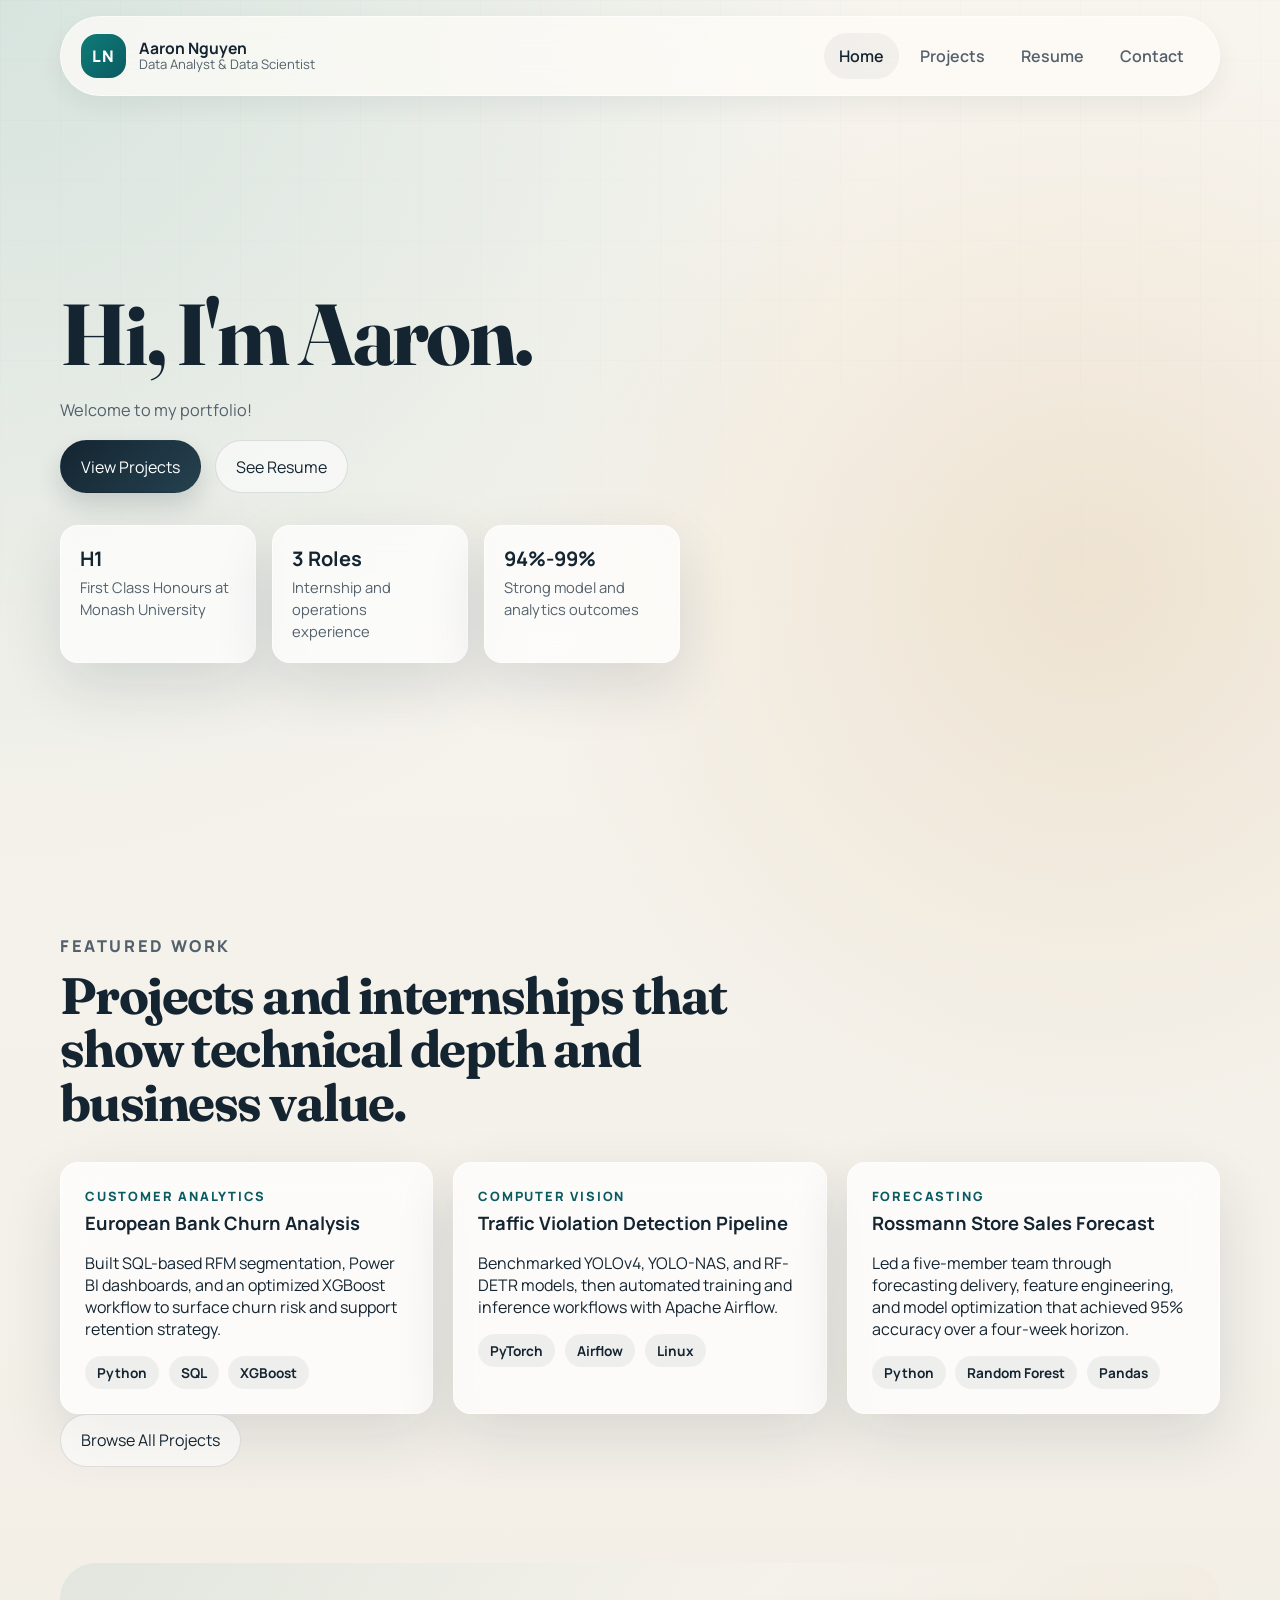
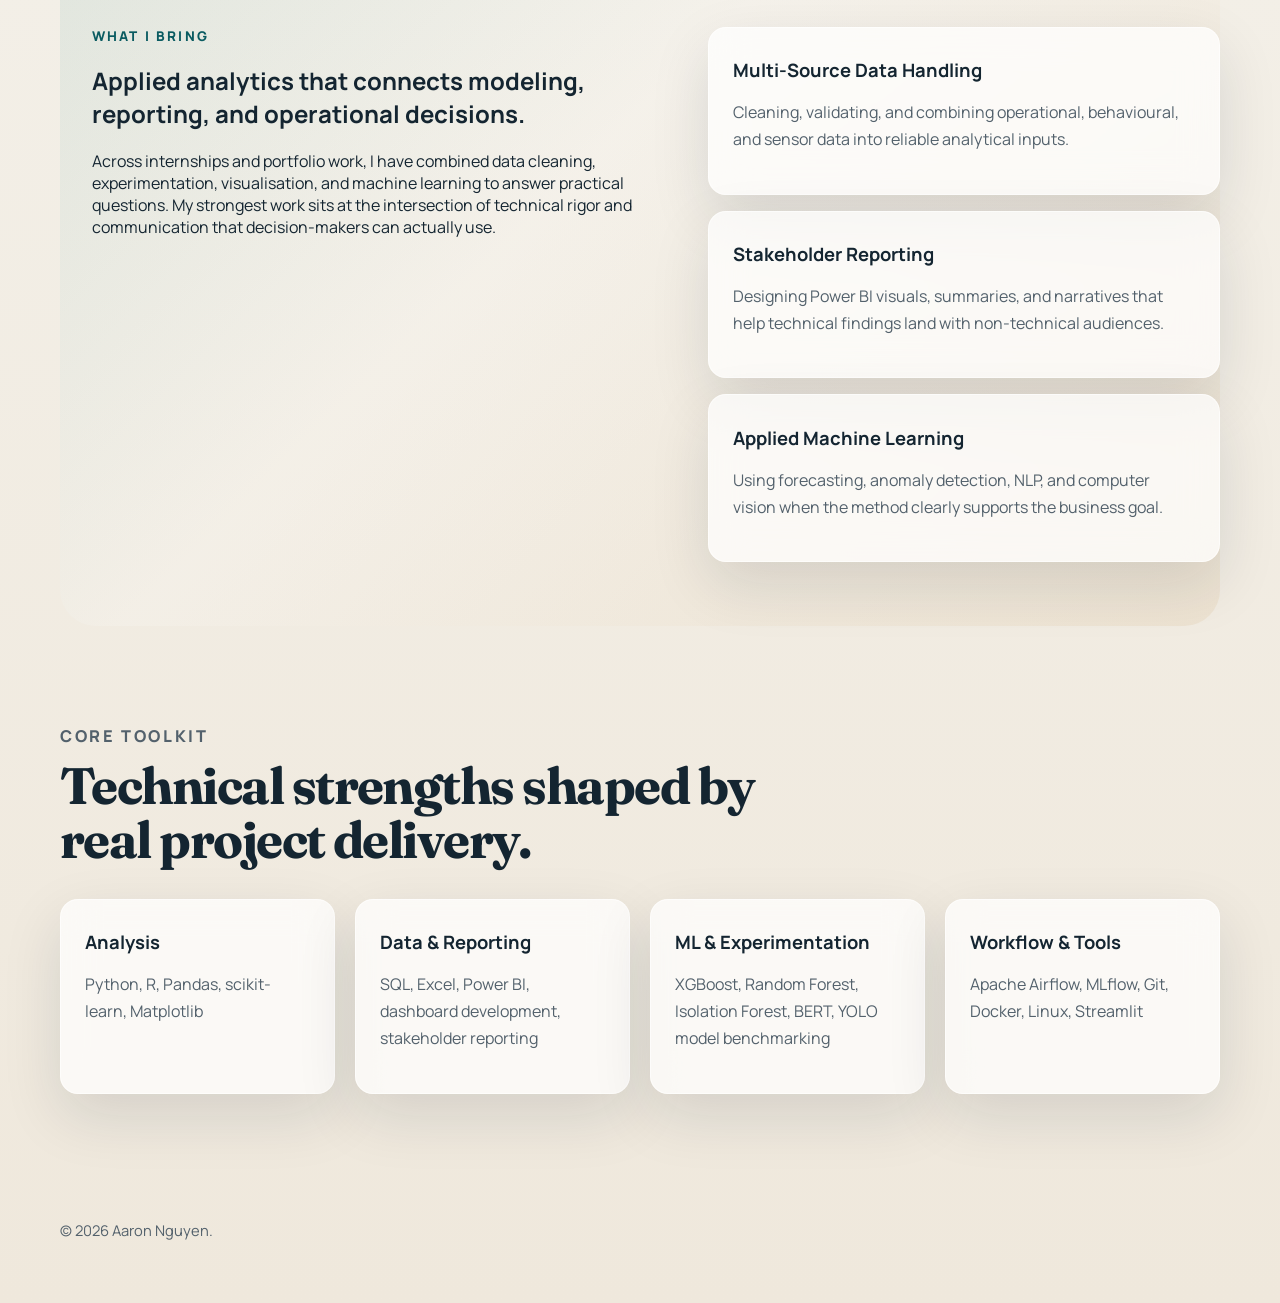
==== index.html @ 3bfc9ffc "Change the headline content" ====
<!DOCTYPE html>
<html lang="en">
<head>
  <meta charset="UTF-8">
  <meta name="viewport" content="width=device-width, initial-scale=1.0">
  <meta name="description" content="Aaron is a Melbourne-based data analyst and data scientist with First Class Honours from Monash University and hands-on analytics, reporting, and machine learning experience.">
  <title> Aaron Nguyen | Data Analyst Portfolio</title>
  <link rel="preconnect" href="https://fonts.googleapis.com">
  <link rel="preconnect" href="https://fonts.gstatic.com" crossorigin>
  <link href="https://fonts.googleapis.com/css2?family=Fraunces:wght@600;700&family=Manrope:wght@400;500;600;700;800&display=swap" rel="stylesheet">
  <link rel="stylesheet" href="assets/css/style.css">
  <script defer src="assets/js/script.js"></script>
</head>
<body>
  <div class="site-shell">
    <header class="site-header">
      <a class="brand" href="index.html">
        <span class="brand-mark">LN</span>
        <span class="brand-copy">
          <strong>Aaron Nguyen</strong>
          <span>Data Analyst & Data Scientist</span>
        </span>
      </a>
      <button class="nav-toggle" type="button" aria-expanded="false" aria-controls="site-nav">
        <span></span>
        <span></span>
        <span></span>
        <span class="sr-only">Toggle navigation</span>
      </button>
      <nav id="site-nav" class="site-nav" aria-label="Primary">
        <a class="is-active" href="index.html">Home</a>
        <a href="projects.html">Projects</a>
        <a href="resume.html">Resume</a>
        <a href="contact.html">Contact</a>
      </nav>
    </header>

    <main>
      <section class="hero section">
        <div class="hero-copy reveal">
          <h1>Hi, I'm Aaron.</h1>
          <p class="hero-summary">
            Welcome to my portfolio!
          </p>
          <div class="hero-actions">
            <a class="button button-primary" href="projects.html">View Projects</a>
            <a class="button button-secondary" href="resume.html">See Resume</a>
          </div>
          <ul class="inline-metrics" aria-label="Professional highlights">
            <li><strong>H1</strong><span>First Class Honours at Monash University</span></li>
            <li><strong>3 Roles</strong><span>Internship and operations experience</span></li>
            <li><strong>94%-99%</strong><span>Strong model and analytics outcomes</span></li>
          </ul>
        </div>

      </section>

      <section class="section">
        <div class="section-heading reveal">
          <p class="eyebrow">Featured work</p>
          <h2>Projects and internships that show technical depth and business value.</h2>
        </div>
        <div class="feature-grid">
          <article class="project-preview reveal">
            <p class="project-tag">Customer Analytics</p>
            <h3>European Bank Churn Analysis</h3>
            <p>Built SQL-based RFM segmentation, Power BI dashboards, and an optimized XGBoost workflow to surface churn risk and support retention strategy.</p>
            <ul class="chip-row">
              <li>Python</li>
              <li>SQL</li>
              <li>XGBoost</li>
            </ul>
          </article>
          <article class="project-preview reveal reveal-delay-1">
            <p class="project-tag">Computer Vision</p>
            <h3>Traffic Violation Detection Pipeline</h3>
            <p>Benchmarked YOLOv4, YOLO-NAS, and RF-DETR models, then automated training and inference workflows with Apache Airflow.</p>
            <ul class="chip-row">
              <li>PyTorch</li>
              <li>Airflow</li>
              <li>Linux</li>
            </ul>
          </article>
          <article class="project-preview reveal reveal-delay-2">
            <p class="project-tag">Forecasting</p>
            <h3>Rossmann Store Sales Forecast</h3>
            <p>Led a five-member team through forecasting delivery, feature engineering, and model optimization that achieved 95% accuracy over a four-week horizon.</p>
            <ul class="chip-row">
              <li>Python</li>
              <li>Random Forest</li>
              <li>Pandas</li>
            </ul>
          </article>
        </div>
        <div class="section-actions reveal">
          <a class="button button-secondary" href="projects.html">Browse All Projects</a>
        </div>
      </section>

      <section class="section section-accent">
        <div class="two-column">
          <div class="reveal">
            <p class="eyebrow">What I bring</p>
            <h2>Applied analytics that connects modeling, reporting, and operational decisions.</h2>
            <p>
              Across internships and portfolio work, I have combined data cleaning, experimentation, visualisation, and machine learning to answer practical questions. My strongest work sits at the intersection of technical rigor and communication that decision-makers can actually use.
            </p>
          </div>
          <div class="stacked-cards reveal reveal-delay-1">
            <article class="insight-card">
              <h3>Multi-Source Data Handling</h3>
              <p>Cleaning, validating, and combining operational, behavioural, and sensor data into reliable analytical inputs.</p>
            </article>
            <article class="insight-card">
              <h3>Stakeholder Reporting</h3>
              <p>Designing Power BI visuals, summaries, and narratives that help technical findings land with non-technical audiences.</p>
            </article>
            <article class="insight-card">
              <h3>Applied Machine Learning</h3>
              <p>Using forecasting, anomaly detection, NLP, and computer vision when the method clearly supports the business goal.</p>
            </article>
          </div>
        </div>
      </section>

      <section class="section">
        <div class="section-heading reveal">
          <p class="eyebrow">Core toolkit</p>
          <h2>Technical strengths shaped by real project delivery.</h2>
        </div>
        <div class="tool-grid">
          <article class="tool-card reveal">
            <h3>Analysis</h3>
            <p>Python, R, Pandas, scikit-learn, Matplotlib</p>
          </article>
          <article class="tool-card reveal reveal-delay-1">
            <h3>Data & Reporting</h3>
            <p>SQL, Excel, Power BI, dashboard development, stakeholder reporting</p>
          </article>
          <article class="tool-card reveal reveal-delay-2">
            <h3>ML & Experimentation</h3>
            <p>XGBoost, Random Forest, Isolation Forest, BERT, YOLO model benchmarking</p>
          </article>
          <article class="tool-card reveal reveal-delay-3">
            <h3>Workflow & Tools</h3>
            <p>Apache Airflow, MLflow, Git, Docker, Linux, Streamlit</p>
          </article>
        </div>
      </section>
    </main>

    <footer class="site-footer">
      <p>&copy; <span data-current-year></span> Aaron Nguyen.</p>
    </footer>
  </div>
</body>
</html>
---- assets/css/style.css ----
:root {
  --bg: #f4f1ea;
  --bg-soft: #ede6d8;
  --surface: rgba(255, 255, 255, 0.72);
  --surface-strong: #fffdf8;
  --line: rgba(20, 37, 49, 0.12);
  --text: #142531;
  --muted: #53616c;
  --accent: #0f7c78;
  --accent-strong: #0a5b61;
  --accent-soft: rgba(15, 124, 120, 0.12);
  --warm: #c58e3f;
  --warm-soft: rgba(197, 142, 63, 0.14);
  --shadow: 0 22px 60px rgba(20, 37, 49, 0.12);
  --radius-lg: 28px;
  --radius-md: 18px;
  --radius-sm: 12px;
  --content-width: 1160px;
}

*,
*::before,
*::after {
  box-sizing: border-box;
}

html {
  scroll-behavior: smooth;
}

body {
  margin: 0;
  font-family: "Manrope", "Aptos", "Segoe UI", sans-serif;
  color: var(--text);
  background:
    radial-gradient(circle at top left, rgba(15, 124, 120, 0.14), transparent 28%),
    radial-gradient(circle at 85% 20%, rgba(197, 142, 63, 0.16), transparent 22%),
    linear-gradient(180deg, #f8f5ef 0%, #f4f1ea 42%, #efe8dc 100%);
  min-height: 100vh;
}

body::before {
  content: "";
  position: fixed;
  inset: 0;
  background-image:
    linear-gradient(rgba(20, 37, 49, 0.03) 1px, transparent 1px),
    linear-gradient(90deg, rgba(20, 37, 49, 0.03) 1px, transparent 1px);
  background-size: 60px 60px;
  mask-image: linear-gradient(180deg, rgba(0, 0, 0, 0.4), transparent 80%);
  pointer-events: none;
}

a {
  color: inherit;
  text-decoration: none;
}

img {
  max-width: 100%;
  display: block;
}

button,
a.button {
  font: inherit;
}

.site-shell {
  width: min(100% - 2rem, var(--content-width));
  margin: 0 auto;
}

.site-header {
  position: sticky;
  top: 1rem;
  z-index: 20;
  display: flex;
  align-items: center;
  justify-content: space-between;
  gap: 1rem;
  padding: 1rem 1.25rem;
  margin-top: 1rem;
  border: 1px solid rgba(255, 255, 255, 0.55);
  border-radius: 999px;
  backdrop-filter: blur(18px);
  background: rgba(255, 253, 248, 0.72);
  box-shadow: 0 10px 24px rgba(20, 37, 49, 0.06);
}

.brand {
  display: inline-flex;
  align-items: center;
  gap: 0.85rem;
  min-width: 0;
}

.brand-mark {
  display: grid;
  place-items: center;
  width: 2.8rem;
  height: 2.8rem;
  border-radius: 16px;
  background: linear-gradient(135deg, var(--accent), var(--accent-strong));
  color: white;
  font-weight: 800;
  letter-spacing: 0.08em;
}

.brand-copy {
  display: flex;
  flex-direction: column;
  line-height: 1.1;
}

.brand-copy strong {
  font-size: 0.98rem;
}

.brand-copy span {
  color: var(--muted);
  font-size: 0.82rem;
}

.site-nav {
  display: flex;
  align-items: center;
  gap: 0.35rem;
}

.site-nav a {
  padding: 0.75rem 0.95rem;
  border-radius: 999px;
  color: var(--muted);
  font-weight: 600;
  transition: 180ms ease;
}

.site-nav a:hover,
.site-nav a:focus-visible,
.site-nav a.is-active {
  color: var(--text);
  background: rgba(20, 37, 49, 0.05);
}

.nav-toggle {
  display: none;
  width: 3rem;
  height: 3rem;
  border: 0;
  border-radius: 999px;
  background: rgba(20, 37, 49, 0.06);
  padding: 0.75rem;
  cursor: pointer;
}

.nav-toggle span {
  display: block;
  width: 100%;
  height: 2px;
  background: var(--text);
  margin: 0.28rem 0;
}

.sr-only {
  position: absolute;
  width: 1px;
  height: 1px;
  padding: 0;
  margin: -1px;
  overflow: hidden;
  clip: rect(0, 0, 0, 0);
  white-space: nowrap;
  border: 0;
}

.section {
  padding: 5rem 0;
}

.hero {
  display: grid;
  grid-template-columns: 1.1fr 0.9fr;
  align-items: center;
  gap: 2rem;
  min-height: calc(100vh - 9rem);
}

.page-hero {
  padding-bottom: 2rem;
}

.hero-copy h1,
.page-hero h1,
.section-heading h2,
.project-card h2,
.bio-card h2 {
  font-family: "Fraunces", Georgia, serif;
  font-weight: 700;
  letter-spacing: -0.03em;
}

.hero-copy h1,
.page-hero h1 {
  font-size: clamp(2.7rem, 7vw, 5.4rem);
  line-height: 0.98;
  margin: 0.4rem 0 1.2rem;
  max-width: 12ch;
}

.hero-summary,
.section-heading p,
.bio-card p,
.project-content p,
.resume-summary p,
.availability-panel p {
  color: var(--muted);
  line-height: 1.75;
  font-size: 1.02rem;
}

.eyebrow {
  margin: 0;
  font-size: 0.84rem;
  font-weight: 800;
  letter-spacing: 0.16em;
  text-transform: uppercase;
  color: var(--accent-strong);
}

.hero-actions,
.section-actions,
.project-links {
  display: flex;
  flex-wrap: wrap;
  gap: 0.9rem;
}

.button {
  display: inline-flex;
  align-items: center;
  justify-content: center;
  gap: 0.5rem;
  min-height: 3rem;
  padding: 0.9rem 1.25rem;
  border: 1px solid transparent;
  border-radius: 999px;
  font-weight: 700;
  transition: transform 180ms ease, box-shadow 180ms ease, border-color 180ms ease;
}

.button:hover,
.button:focus-visible {
  transform: translateY(-1px);
}

.button-primary {
  background: linear-gradient(135deg, var(--text), #25414f);
  color: #fff;
  box-shadow: 0 12px 24px rgba(20, 37, 49, 0.16);
}

.button-secondary {
  border-color: var(--line);
  background: rgba(255, 255, 255, 0.56);
}

.button-muted {
  border-color: transparent;
  background: rgba(20, 37, 49, 0.06);
  color: var(--muted);
}

.inline-metrics {
  display: grid;
  grid-template-columns: repeat(3, minmax(0, 1fr));
  gap: 1rem;
  list-style: none;
  padding: 0;
  margin: 2rem 0 0;
}

.inline-metrics li,
.metric-card,
.project-preview,
.insight-card,
.tool-card,
.process-step,
.info-card,
.bio-card,
.profile-panel,
.project-card,
.resume-summary,
.resume-sidebar .sidebar-card,
.contact-panel,
.availability-panel {
  border: 1px solid rgba(255, 255, 255, 0.58);
  background: var(--surface);
  backdrop-filter: blur(18px);
  box-shadow: var(--shadow);
}

.inline-metrics li {
  padding: 1.2rem;
  border-radius: var(--radius-md);
}

.inline-metrics strong {
  display: block;
  font-size: 1.25rem;
  margin-bottom: 0.25rem;
}

.inline-metrics span {
  color: var(--muted);
  font-size: 0.92rem;
}

.hero-panel {
  position: relative;
}

.hero-panel::before,
.hero-panel::after {
  content: "";
  position: absolute;
  border-radius: 50%;
  filter: blur(10px);
  z-index: -1;
}

.hero-panel::before {
  inset: 8% auto auto -4%;
  width: 180px;
  height: 180px;
  background: rgba(15, 124, 120, 0.18);
}

.hero-panel::after {
  inset: auto -2% -6% auto;
  width: 220px;
  height: 220px;
  background: rgba(197, 142, 63, 0.18);
}

.dashboard-card {
  padding: 1.5rem;
  border-radius: 32px;
  border: 1px solid rgba(255, 255, 255, 0.58);
  background:
    linear-gradient(180deg, rgba(255, 255, 255, 0.78), rgba(255, 255, 255, 0.56)),
    linear-gradient(135deg, rgba(15, 124, 120, 0.08), rgba(197, 142, 63, 0.06));
  box-shadow: var(--shadow);
}

.dashboard-header {
  display: flex;
  justify-content: space-between;
  color: var(--muted);
  font-size: 0.88rem;
  margin-bottom: 1rem;
}

.dashboard-grid {
  display: grid;
  grid-template-columns: repeat(2, minmax(0, 1fr));
  gap: 1rem;
}

.metric-card {
  border-radius: var(--radius-md);
  padding: 1.2rem;
}

.metric-label {
  display: block;
  color: var(--muted);
  font-size: 0.9rem;
}

.metric-card strong {
  display: block;
  font-size: clamp(1.6rem, 4vw, 2rem);
  margin-top: 0.45rem;
}

.metric-trend {
  display: inline-flex;
  margin-top: 0.6rem;
  padding: 0.35rem 0.6rem;
  border-radius: 999px;
  font-size: 0.8rem;
  font-weight: 700;
}

.metric-trend.up {
  color: var(--accent-strong);
  background: var(--accent-soft);
}

.metric-trend.down {
  color: #945f22;
  background: var(--warm-soft);
}

.spark-bars {
  position: relative;
  display: flex;
  align-items: flex-end;
  gap: 0.45rem;
  height: 6rem;
  margin-top: 1rem;
  padding: 0.4rem 0;
}

.spark-bars span {
  display: block;
  flex: 1;
  height: var(--value);
  border-radius: 999px 999px 6px 6px;
  background: linear-gradient(180deg, rgba(15, 124, 120, 0.95), rgba(15, 124, 120, 0.35));
  box-shadow: inset 0 1px 0 rgba(255, 255, 255, 0.5);
}

.spark-bars::after,
.forecast-chart::after {
  content: "";
  position: absolute;
  left: 0;
  right: 0;
  bottom: 0.35rem;
  border-top: 1px solid rgba(20, 37, 49, 0.12);
}

.forecast-chart {
  position: relative;
  height: 6rem;
  margin-top: 1rem;
  padding-top: 0.35rem;
  overflow: hidden;
}

.forecast-chart svg {
  width: 100%;
  height: 100%;
  display: block;
  overflow: visible;
}

.metric-note {
  display: flex;
  justify-content: space-between;
  gap: 0.75rem;
  margin-top: 0.8rem;
  color: var(--muted);
  font-size: 0.78rem;
  font-weight: 700;
  line-height: 1.4;
}

.metric-note span:last-child {
  text-align: right;
}

.section-heading {
  max-width: 48rem;
  margin-bottom: 2rem;
}

.section-heading h2 {
  margin: 0.5rem 0 0.8rem;
  font-size: clamp(2rem, 5vw, 3.2rem);
  line-height: 1.05;
}

.feature-grid,
.tool-grid,
.three-up,
.process-grid {
  display: grid;
  gap: 1.25rem;
}

.feature-grid,
.three-up {
  grid-template-columns: repeat(3, minmax(0, 1fr));
}

.tool-grid,
.process-grid {
  grid-template-columns: repeat(4, minmax(0, 1fr));
}

.project-preview,
.insight-card,
.tool-card,
.process-step,
.info-card {
  padding: 1.5rem;
  border-radius: var(--radius-md);
}

.project-preview h3,
.insight-card h3,
.tool-card h3,
.process-step h3,
.info-card h3,
.sidebar-card h3,
.contact-panel h2,
.availability-panel h2,
.resume-summary h2,
.timeline-item h3 {
  margin: 0.35rem 0 0.6rem;
  font-size: 1.15rem;
}

.project-tag,
.contact-label {
  margin: 0;
  color: var(--accent-strong);
  font-size: 0.8rem;
  text-transform: uppercase;
  letter-spacing: 0.14em;
  font-weight: 800;
}

.chip-row,
.project-points,
.detail-list {
  list-style: none;
  padding: 0;
  margin: 1rem 0 0;
}

.chip-row {
  display: flex;
  flex-wrap: wrap;
  gap: 0.6rem;
}

.chip-row li {
  padding: 0.45rem 0.75rem;
  border-radius: 999px;
  background: rgba(20, 37, 49, 0.06);
  color: var(--text);
  font-size: 0.85rem;
  font-weight: 700;
}

.section-accent {
  position: relative;
}

.section-accent::before {
  content: "";
  position: absolute;
  inset: 1rem 0;
  border-radius: 36px;
  background: linear-gradient(135deg, rgba(15, 124, 120, 0.08), rgba(255, 255, 255, 0.16) 40%, rgba(197, 142, 63, 0.1));
  z-index: -1;
}

.two-column {
  display: grid;
  grid-template-columns: 1fr 0.92fr;
  gap: 1.5rem;
  align-items: start;
}

.two-column > .reveal {
  margin-left: 2rem;
}

.stacked-cards {
  display: grid;
  gap: 1rem;
}

.insight-card p,
.tool-card p,
.process-step p,
.info-card p,
.contact-card p,
.contact-link,
.timeline-item p,
.detail-list li,
.project-points li {
  color: var(--muted);
  line-height: 1.7;
}

.bio-card,
.profile-panel {
  padding: 2rem;
  border-radius: var(--radius-lg);
}

.profile-badge {
  display: grid;
  place-items: center;
  min-height: 14rem;
  margin-bottom: 1.2rem;
  border-radius: 24px;
  background:
    linear-gradient(135deg, rgba(15, 124, 120, 0.18), rgba(197, 142, 63, 0.18)),
    #f4efe5;
  font-weight: 800;
  color: var(--accent-strong);
}

.detail-list li {
  padding: 0.85rem 0;
  border-bottom: 1px solid var(--line);
}

.detail-list li:last-child {
  border-bottom: 0;
}

.process-step span {
  display: inline-grid;
  place-items: center;
  width: 2.5rem;
  height: 2.5rem;
  border-radius: 999px;
  background: rgba(20, 37, 49, 0.06);
  font-weight: 800;
}

.project-grid {
  display: grid;
  gap: 1.35rem;
}

.project-card {
  display: grid;
  grid-template-columns: 16rem 1fr;
  gap: 0;
  overflow: hidden;
  border-radius: 28px;
}

.project-visual {
  display: grid;
  place-items: end start;
  min-height: 100%;
  padding: 1.5rem;
  color: white;
  font-weight: 800;
  letter-spacing: 0.08em;
  text-transform: uppercase;
}

.visual-teal {
  background: linear-gradient(160deg, #127d7b, #234756);
}

.visual-amber {
  background: linear-gradient(160deg, #be8a45, #7f5632);
}

.visual-slate {
  background: linear-gradient(160deg, #62737a, #29343d);
}

.visual-forest {
  background: linear-gradient(160deg, #3f7358, #17313f);
}

.visual-coral {
  background: linear-gradient(160deg, #c56e51, #73444f);
}

.visual-navy {
  background: linear-gradient(160deg, #224763, #122531);
}

.project-content {
  padding: 1.6rem 1.7rem;
}

.project-card h2 {
  margin: 0.45rem 0 0.8rem;
  font-size: clamp(1.5rem, 4vw, 2rem);
  line-height: 1.05;
}

.project-points li {
  position: relative;
  padding-left: 1.1rem;
  margin-top: 0.6rem;
}

.project-points li::before {
  content: "";
  position: absolute;
  left: 0;
  top: 0.75rem;
  width: 0.45rem;
  height: 0.45rem;
  border-radius: 999px;
  background: var(--accent);
}

.project-links {
  margin-top: 1.2rem;
}

.project-links a {
  font-weight: 800;
  color: var(--accent-strong);
}

.resume-layout,
.contact-layout {
  display: grid;
  grid-template-columns: 1.2fr 0.8fr;
  gap: 1.5rem;
}

.resume-summary,
.contact-panel,
.availability-panel {
  padding: 2rem;
  border-radius: var(--radius-lg);
}

.resume-sidebar {
  display: grid;
  gap: 1rem;
}

.sidebar-card {
  padding: 1.4rem;
  border-radius: var(--radius-md);
}

.timeline {
  display: grid;
  gap: 1.2rem;
}

.timeline-item {
  display: grid;
  grid-template-columns: 11rem 1fr;
  gap: 1.25rem;
  padding: 1.6rem;
  border-radius: var(--radius-md);
  border: 1px solid rgba(255, 255, 255, 0.58);
  background: var(--surface);
  backdrop-filter: blur(18px);
  box-shadow: var(--shadow);
}

.timeline-date {
  display: inline-flex;
  align-items: start;
  font-weight: 800;
  color: var(--accent-strong);
  text-transform: uppercase;
  letter-spacing: 0.12em;
  font-size: 0.8rem;
}

.contact-card {
  padding: 1.2rem 0 1.4rem;
  border-bottom: 1px solid var(--line);
}

.contact-card:last-of-type {
  border-bottom: 0;
  padding-bottom: 0;
}

.contact-link {
  display: inline-block;
  margin-top: 0.35rem;
  font-weight: 700;
  color: var(--text);
}

.copy-email {
  margin-top: 0.95rem;
}

.site-footer {
  display: flex;
  flex-wrap: wrap;
  justify-content: space-between;
  gap: 1rem;
  padding: 2rem 0 3rem;
  color: var(--muted);
  font-size: 0.92rem;
}

.reveal {
  opacity: 0;
  transform: translateY(22px);
  transition: opacity 600ms ease, transform 600ms ease;
}

.reveal-delay-1 {
  transition-delay: 90ms;
}

.reveal-delay-2 {
  transition-delay: 180ms;
}

.reveal-delay-3 {
  transition-delay: 270ms;
}

.reveal.is-visible {
  opacity: 1;
  transform: translateY(0);
}

@media (max-width: 960px) {
  .hero,
  .two-column,
  .resume-layout,
  .contact-layout,
  .project-card,
  .timeline-item {
    grid-template-columns: 1fr;
  }

  .feature-grid,
  .three-up,
  .tool-grid,
  .process-grid,
  .dashboard-grid,
  .inline-metrics {
    grid-template-columns: repeat(2, minmax(0, 1fr));
  }

  .project-visual {
    min-height: 12rem;
  }
}

@media (max-width: 760px) {
  .site-shell {
    width: min(100% - 1rem, var(--content-width));
  }

  .site-header {
    border-radius: 28px;
    align-items: start;
    flex-wrap: wrap;
  }

  .nav-toggle {
    display: inline-block;
    margin-left: auto;
  }

  .site-nav {
    display: none;
    width: 100%;
    flex-direction: column;
    align-items: stretch;
    padding-top: 0.5rem;
  }

  .site-nav.is-open {
    display: flex;
  }

  .hero,
  .section {
    padding: 3.5rem 0;
  }

  .hero {
    min-height: auto;
  }

  .hero-copy h1,
  .page-hero h1 {
    max-width: none;
    font-size: clamp(2.4rem, 12vw, 4rem);
  }

  .feature-grid,
  .three-up,
  .tool-grid,
  .process-grid,
  .dashboard-grid,
  .inline-metrics {
    grid-template-columns: 1fr;
  }

  .site-footer {
    flex-direction: column;
  }
}

@media (prefers-reduced-motion: reduce) {
  html {
    scroll-behavior: auto;
  }

  *,
  *::before,
  *::after {
    animation: none !important;
    transition: none !important;
  }

  .reveal {
    opacity: 1;
    transform: none;
  }
}
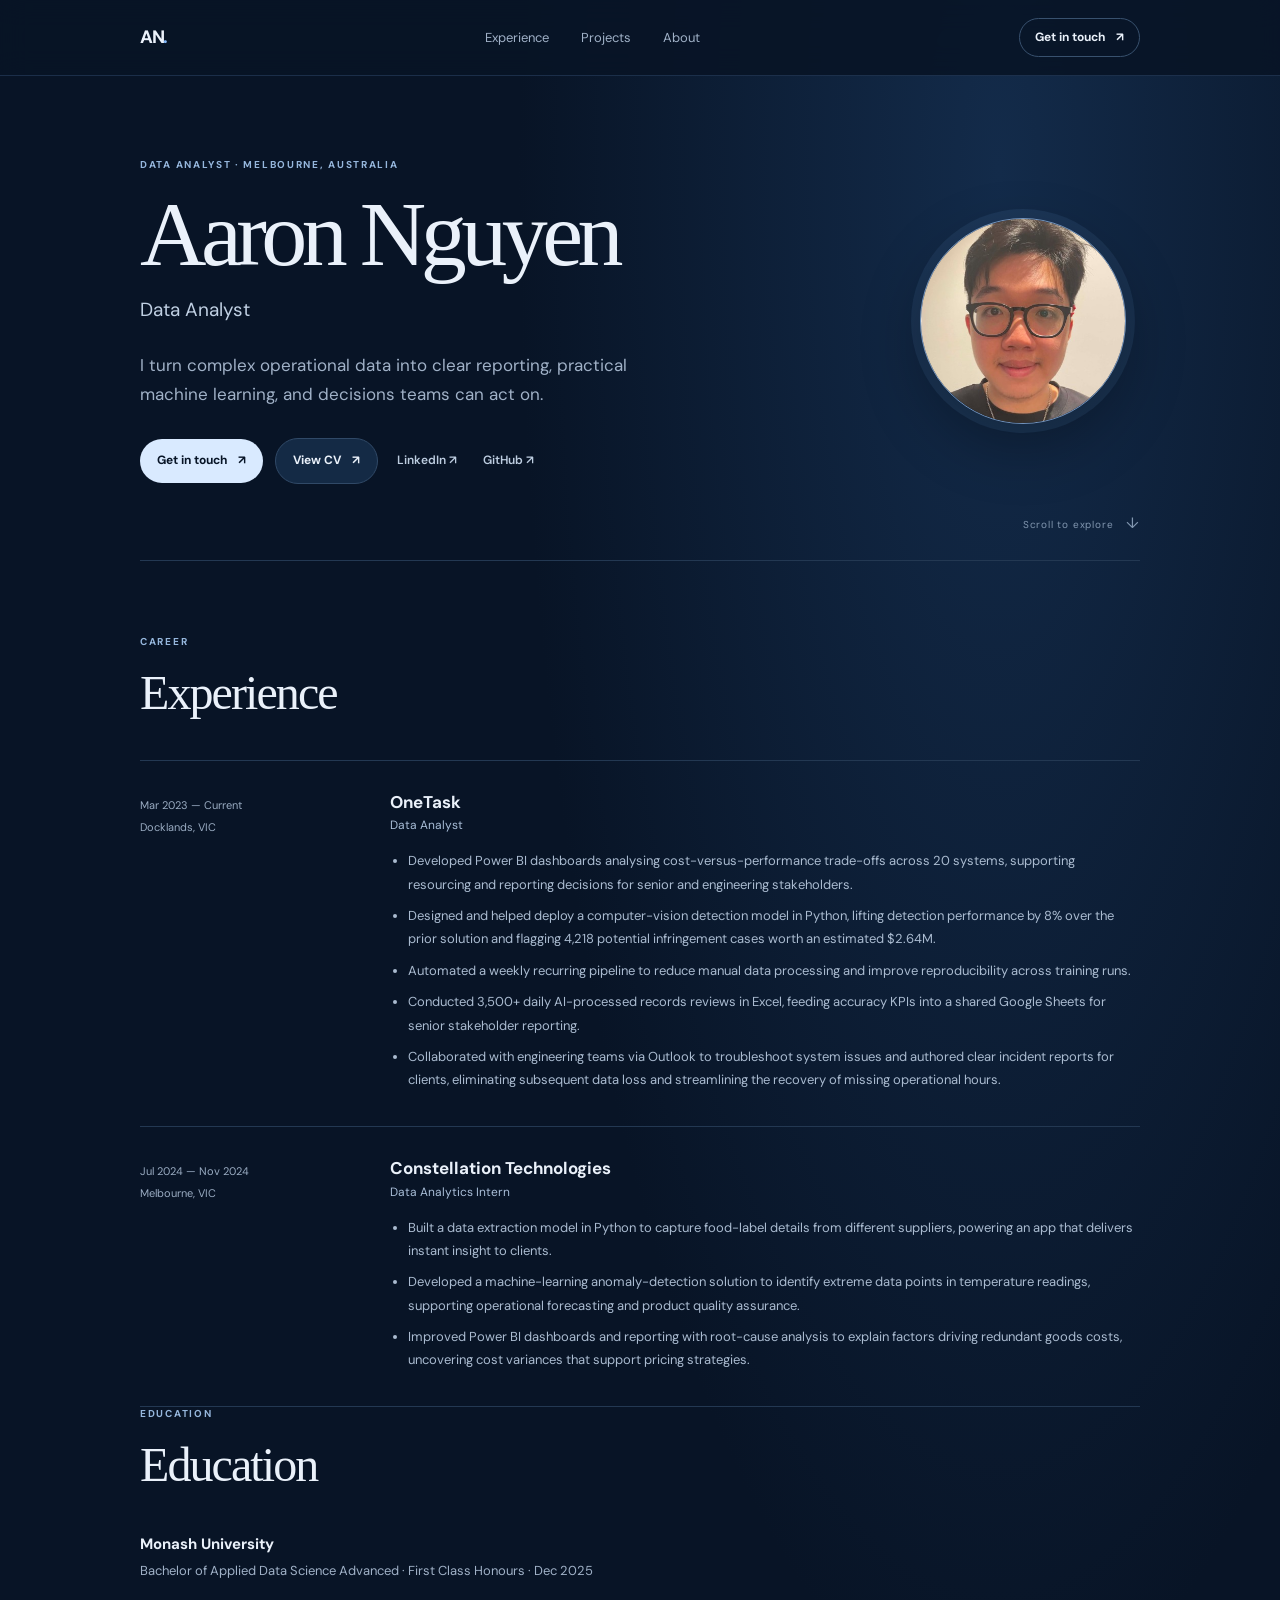
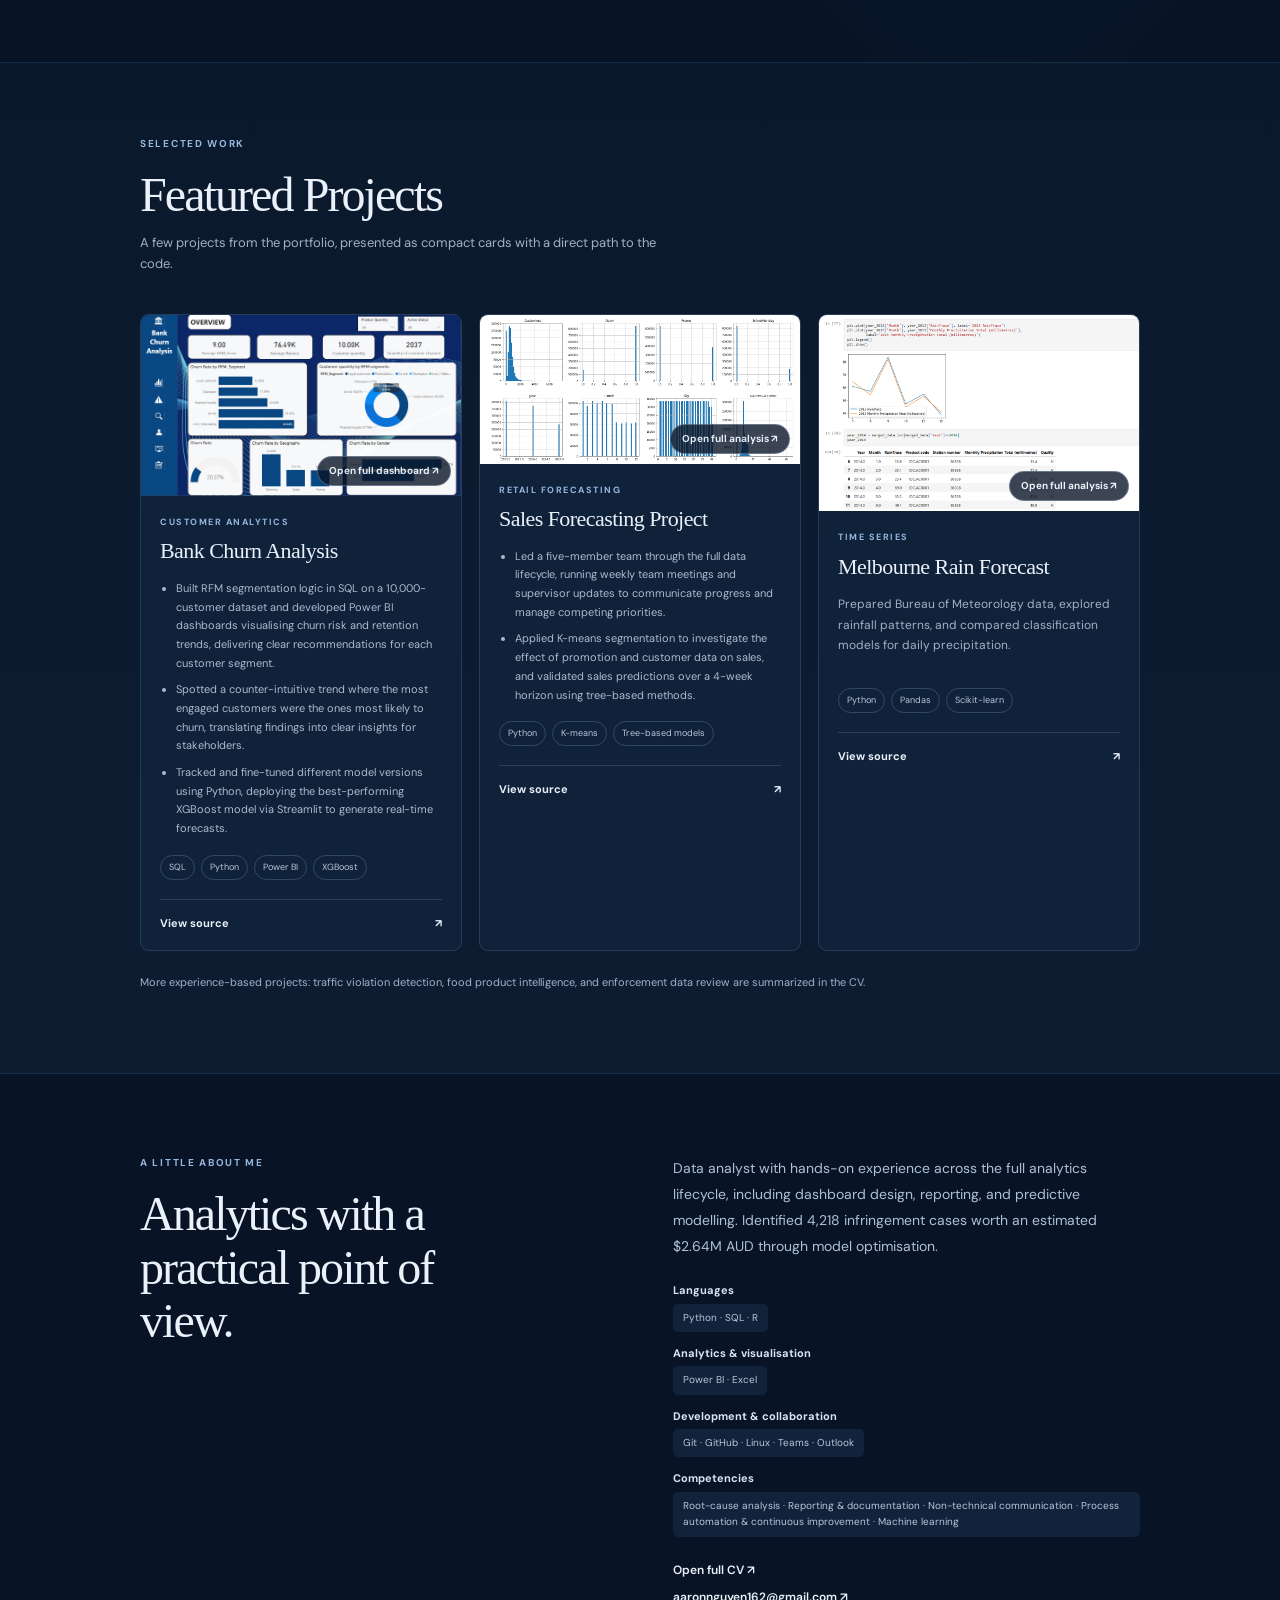
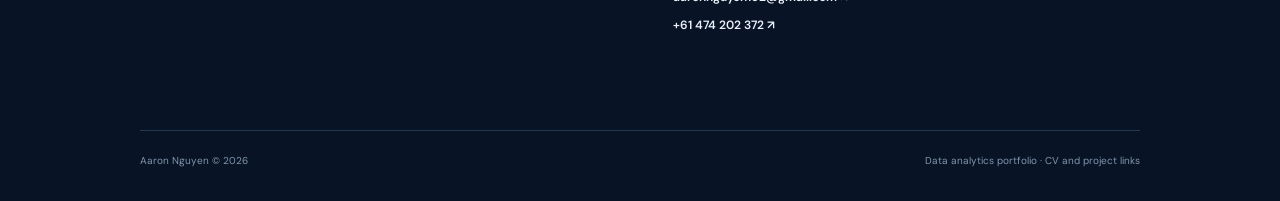
==== commit 0b131599: "Deploy Astro Zen portfolio" ====
--- a/index.html
+++ b/index.html
@@ -1,157 +1,84 @@
-<!DOCTYPE html>
+<!doctype html>
 <html lang="en">
 <head>
-  <meta charset="UTF-8">
-  <meta name="viewport" content="width=device-width, initial-scale=1.0">
-  <meta name="description" content="Aaron is a Melbourne-based data analyst and data scientist with First Class Honours from Monash University and hands-on analytics, reporting, and machine learning experience.">
-  <title> Aaron Nguyen | Data Analyst Portfolio</title>
+  <meta charset="utf-8">
+  <meta name="viewport" content="width=device-width, initial-scale=1">
+  <meta name="description" content="Aaron Nguyen is a Melbourne-based data analyst with experience in dashboards, reporting, and predictive modelling.">
+  <title>Aaron Nguyen | Data Analyst Portfolio</title>
   <link rel="preconnect" href="https://fonts.googleapis.com">
   <link rel="preconnect" href="https://fonts.gstatic.com" crossorigin>
-  <link href="https://fonts.googleapis.com/css2?family=Fraunces:wght@600;700&family=Manrope:wght@400;500;600;700;800&display=swap" rel="stylesheet">
-  <link rel="stylesheet" href="assets/css/style.css">
-  <script defer src="assets/js/script.js"></script>
+  <link href="https://fonts.googleapis.com/css2?family=DM+Sans:wght@400;500;600;700&family=Manrope:wght@400;500;600;700;800&display=swap" rel="stylesheet">
+  <link rel="stylesheet" href="assets/css/astro-zen-preview.css">
 </head>
 <body>
-  <div class="site-shell">
-    <header class="site-header">
-      <a class="brand" href="index.html">
-        <span class="brand-mark">LN</span>
-        <span class="brand-copy">
-          <strong>Aaron Nguyen</strong>
-          <span>Data Analyst & Data Scientist</span>
-        </span>
-      </a>
-      <button class="nav-toggle" type="button" aria-expanded="false" aria-controls="site-nav">
-        <span></span>
-        <span></span>
-        <span></span>
-        <span class="sr-only">Toggle navigation</span>
-      </button>
-      <nav id="site-nav" class="site-nav" aria-label="Primary">
-        <a class="is-active" href="index.html">Home</a>
-        <a href="projects.html">Projects</a>
-        <a href="resume.html">Resume</a>
-        <a href="contact.html">Contact</a>
-      </nav>
-    </header>
+  <header class="topbar">
+    <a class="wordmark" href="#top" aria-label="Aaron Nguyen home">AN<span>.</span></a>
+    <nav aria-label="Main navigation">
+      <a href="#experience">Experience</a><a href="#projects">Projects</a><a href="#about">About</a>
+    </nav>
+    <a class="contact-pill" href="mailto:aaronnguyen162@gmail.com">Get in touch <span>↗</span></a>
+  </header>
 
-    <main>
-      <section class="hero section">
-        <div class="hero-copy reveal">
-          <h1>Hi, I'm Aaron.</h1>
-          <p class="hero-summary">
-            Welcome to my portfolio!
-          </p>
-          <div class="hero-actions">
-            <a class="button button-primary" href="projects.html">View Projects</a>
-            <a class="button button-secondary" href="resume.html">See Resume</a>
+  <main id="top">
+    <section class="intro wrap">
+      <div class="intro-copy">
+        <p class="kicker">DATA ANALYST · MELBOURNE, AUSTRALIA</p>
+        <h1>Aaron Nguyen</h1>
+        <p class="role">Data Analyst</p>
+        <p class="lead">I turn complex operational data into clear reporting, practical machine learning, and decisions teams can act on.</p>
+        <div class="intro-actions">
+          <a class="button dark" href="mailto:aaronnguyen162@gmail.com">Get in touch <span>↗</span></a>
+          <a class="button light" href="assets/docs/Aaron_Nguyen_Resume.pdf" target="_blank" rel="noreferrer">View CV <span>↗</span></a>
+          <a class="social-link" href="https://www.linkedin.com/in/locnguyen2/" target="_blank" rel="noreferrer">LinkedIn ↗</a>
+          <a class="social-link" href="https://github.com/harrykun162/Loc-s-projects-" target="_blank" rel="noreferrer">GitHub ↗</a>
+        </div>
+      </div>
+      <img class="avatar" src="assets/images/aaron-nguyen-avatar.png" alt="Portrait of Aaron Nguyen" width="400" height="400">
+      <a class="scroll-cue" href="#experience">Scroll to explore <span>↓</span></a>
+    </section>
+
+    <section class="wrap section" id="experience">
+      <div class="section-title"><p class="kicker">CAREER</p><h2>Experience</h2></div>
+      <div class="timeline">
+        <article class="job">
+          <div class="job-meta"><span>Mar 2023 — Current</span><span>Docklands, VIC</span></div>
+          <div><h3>OneTask</h3><p class="job-role">Data Analyst</p>
+            <ul>
+              <li>Developed Power BI dashboards analysing cost-versus-performance trade-offs across 20 systems, supporting resourcing and reporting decisions for senior and engineering stakeholders.</li>
+              <li>Designed and helped deploy a computer-vision detection model in Python, lifting detection performance by 8% over the prior solution and flagging 4,218 potential infringement cases worth an estimated $2.64M.</li>
+              <li>Automated a weekly recurring pipeline to reduce manual data processing and improve reproducibility across training runs.</li>
+              <li>Conducted 3,500+ daily AI-processed records reviews in Excel, feeding accuracy KPIs into a shared Google Sheets for senior stakeholder reporting.</li>
+              <li>Collaborated with engineering teams via Outlook to troubleshoot system issues and authored clear incident reports for clients, eliminating subsequent data loss and streamlining the recovery of missing operational hours.</li>
+            </ul>
           </div>
-          <ul class="inline-metrics" aria-label="Professional highlights">
-            <li><strong>H1</strong><span>First Class Honours at Monash University</span></li>
-            <li><strong>3 Roles</strong><span>Internship and operations experience</span></li>
-            <li><strong>94%-99%</strong><span>Strong model and analytics outcomes</span></li>
-          </ul>
-        </div>
+        </article>
+        <article class="job">
+          <div class="job-meta"><span>Jul 2024 — Nov 2024</span><span>Melbourne, VIC</span></div>
+          <div><h3>Constellation Technologies</h3><p class="job-role">Data Analytics Intern</p>
+            <ul>
+              <li>Built a data extraction model in Python to capture food-label details from different suppliers, powering an app that delivers instant insight to clients.</li>
+              <li>Developed a machine-learning anomaly-detection solution to identify extreme data points in temperature readings, supporting operational forecasting and product quality assurance.</li>
+              <li>Improved Power BI dashboards and reporting with root-cause analysis to explain factors driving redundant goods costs, uncovering cost variances that support pricing strategies.</li>
+            </ul>
+          </div>
+        </article>
+      </div>
+      <div class="section-title education-title"><p class="kicker">EDUCATION</p><h2>Education</h2></div>
+      <div class="education"><strong>Monash University</strong><span>Bachelor of Applied Data Science Advanced · First Class Honours · Dec 2025</span></div>
+    </section>
 
-      </section>
+    <section class="projects-band" id="projects"><div class="wrap">
+      <div class="section-title"><p class="kicker">SELECTED WORK</p><h2>Featured Projects</h2><p class="section-copy">A few projects from the portfolio, presented as compact cards with a direct path to the code.</p></div>
+      <div class="project-grid">
+        <article class="project-card"><a class="project-image" href="assets/images/project-bank-churn.png" target="_blank" rel="noreferrer" aria-label="Open the full Bank Churn dashboard snapshot"><img src="assets/images/project-bank-churn.png" alt="Bank Churn Analysis dashboard with RFM customer segments, churn rates, and geography and gender breakdowns" width="1428" height="804"><span>Open full dashboard ↗</span></a><div class="project-body"><p class="kicker">CUSTOMER ANALYTICS</p><h3>Bank Churn Analysis</h3><ul class="project-points"><li>Built RFM segmentation logic in SQL on a 10,000-customer dataset and developed Power BI dashboards visualising churn risk and retention trends, delivering clear recommendations for each customer segment.</li><li>Spotted a counter-intuitive trend where the most engaged customers were the ones most likely to churn, translating findings into clear insights for stakeholders.</li><li>Tracked and fine-tuned different model versions using Python, deploying the best-performing XGBoost model via Streamlit to generate real-time forecasts.</li></ul><div class="tags"><span>SQL</span><span>Python</span><span>Power BI</span><span>XGBoost</span></div><a class="project-link" href="https://github.com/harrykun162/Loc-s-projects-/tree/main/Bank_churn_analysis" target="_blank" rel="noreferrer">View source <span>↗</span></a></div></article>
+        <article class="project-card"><a class="project-image" href="assets/images/project-sales-forecast.png" target="_blank" rel="noreferrer" aria-label="Open the full sales forecasting charts"><img src="assets/images/project-sales-forecast.png" alt="Sales forecasting analysis charts showing distributions for customers, open days, promotions, holidays, dates, and sales per customer" width="1232" height="445"><span>Open full analysis ↗</span></a><div class="project-body"><p class="kicker">RETAIL FORECASTING</p><h3>Sales Forecasting Project</h3><ul class="project-points"><li>Led a five-member team through the full data lifecycle, running weekly team meetings and supervisor updates to communicate progress and manage competing priorities.</li><li>Applied K-means segmentation to investigate the effect of promotion and customer data on sales, and validated sales predictions over a 4-week horizon using tree-based methods.</li></ul><div class="tags"><span>Python</span><span>K-means</span><span>Tree-based models</span></div><a class="project-link" href="https://github.com/harrykun162/Loc-s-projects-/tree/main/Rossmann%20Store%20Sales%20Forecast" target="_blank" rel="noreferrer">View source <span>↗</span></a></div></article>
+        <article class="project-card"><a class="project-image" href="assets/images/project-melbourne-rainfall.png" target="_blank" rel="noreferrer" aria-label="Open the full Melbourne rainfall analysis"><img src="assets/images/project-melbourne-rainfall.png" alt="Melbourne rainfall analysis notebook with a monthly precipitation line chart and a sample of 2014 weather data" width="1355" height="493"><span>Open full analysis ↗</span></a><div class="project-body"><p class="kicker">TIME SERIES</p><h3>Melbourne Rain Forecast</h3><p>Prepared Bureau of Meteorology data, explored rainfall patterns, and compared classification models for daily precipitation.</p><div class="tags"><span>Python</span><span>Pandas</span><span>Scikit-learn</span></div><a class="project-link" href="https://github.com/harrykun162/Loc-s-projects-/tree/main/Melbourne%20Rain%20Forecast" target="_blank" rel="noreferrer">View source <span>↗</span></a></div></article>
+      </div>
+      <p class="more-projects">More experience-based projects: traffic violation detection, food product intelligence, and enforcement data review are summarized in the CV.</p>
+    </div></section>
 
-      <section class="section">
-        <div class="section-heading reveal">
-          <p class="eyebrow">Featured work</p>
-          <h2>Projects and internships that show technical depth and business value.</h2>
-        </div>
-        <div class="feature-grid">
-          <article class="project-preview reveal">
-            <p class="project-tag">Customer Analytics</p>
-            <h3>European Bank Churn Analysis</h3>
-            <p>Built SQL-based RFM segmentation, Power BI dashboards, and an optimized XGBoost workflow to surface churn risk and support retention strategy.</p>
-            <ul class="chip-row">
-              <li>Python</li>
-              <li>SQL</li>
-              <li>XGBoost</li>
-            </ul>
-          </article>
-          <article class="project-preview reveal reveal-delay-1">
-            <p class="project-tag">Computer Vision</p>
-            <h3>Traffic Violation Detection Pipeline</h3>
-            <p>Benchmarked YOLOv4, YOLO-NAS, and RF-DETR models, then automated training and inference workflows with Apache Airflow.</p>
-            <ul class="chip-row">
-              <li>PyTorch</li>
-              <li>Airflow</li>
-              <li>Linux</li>
-            </ul>
-          </article>
-          <article class="project-preview reveal reveal-delay-2">
-            <p class="project-tag">Forecasting</p>
-            <h3>Rossmann Store Sales Forecast</h3>
-            <p>Led a five-member team through forecasting delivery, feature engineering, and model optimization that achieved 95% accuracy over a four-week horizon.</p>
-            <ul class="chip-row">
-              <li>Python</li>
-              <li>Random Forest</li>
-              <li>Pandas</li>
-            </ul>
-          </article>
-        </div>
-        <div class="section-actions reveal">
-          <a class="button button-secondary" href="projects.html">Browse All Projects</a>
-        </div>
-      </section>
-
-      <section class="section section-accent">
-        <div class="two-column">
-          <div class="reveal">
-            <p class="eyebrow">What I bring</p>
-            <h2>Applied analytics that connects modeling, reporting, and operational decisions.</h2>
-            <p>
-              Across internships and portfolio work, I have combined data cleaning, experimentation, visualisation, and machine learning to answer practical questions. My strongest work sits at the intersection of technical rigor and communication that decision-makers can actually use.
-            </p>
-          </div>
-          <div class="stacked-cards reveal reveal-delay-1">
-            <article class="insight-card">
-              <h3>Multi-Source Data Handling</h3>
-              <p>Cleaning, validating, and combining operational, behavioural, and sensor data into reliable analytical inputs.</p>
-            </article>
-            <article class="insight-card">
-              <h3>Stakeholder Reporting</h3>
-              <p>Designing Power BI visuals, summaries, and narratives that help technical findings land with non-technical audiences.</p>
-            </article>
-            <article class="insight-card">
-              <h3>Applied Machine Learning</h3>
-              <p>Using forecasting, anomaly detection, NLP, and computer vision when the method clearly supports the business goal.</p>
-            </article>
-          </div>
-        </div>
-      </section>
-
-      <section class="section">
-        <div class="section-heading reveal">
-          <p class="eyebrow">Core toolkit</p>
-          <h2>Technical strengths shaped by real project delivery.</h2>
-        </div>
-        <div class="tool-grid">
-          <article class="tool-card reveal">
-            <h3>Analysis</h3>
-            <p>Python, R, Pandas, scikit-learn, Matplotlib</p>
-          </article>
-          <article class="tool-card reveal reveal-delay-1">
-            <h3>Data & Reporting</h3>
-            <p>SQL, Excel, Power BI, dashboard development, stakeholder reporting</p>
-          </article>
-          <article class="tool-card reveal reveal-delay-2">
-            <h3>ML & Experimentation</h3>
-            <p>XGBoost, Random Forest, Isolation Forest, BERT, YOLO model benchmarking</p>
-          </article>
-          <article class="tool-card reveal reveal-delay-3">
-            <h3>Workflow & Tools</h3>
-            <p>Apache Airflow, MLflow, Git, Docker, Linux, Streamlit</p>
-          </article>
-        </div>
-      </section>
-    </main>
-
-    <footer class="site-footer">
-      <p>&copy; <span data-current-year></span> Aaron Nguyen.</p>
-    </footer>
-  </div>
+    <section class="wrap about" id="about"><div><p class="kicker">A LITTLE ABOUT ME</p><h2>Analytics with a practical point of view.</h2></div><div><p>Data analyst with hands-on experience across the full analytics lifecycle, including dashboard design, reporting, and predictive modelling. Identified 4,218 infringement cases worth an estimated $2.64M AUD through model optimisation.</p><div class="skill-groups"><div><strong>Languages</strong><span>Python · SQL · R</span></div><div><strong>Analytics & visualisation</strong><span>Power BI · Excel</span></div><div><strong>Development & collaboration</strong><span>Git · GitHub · Linux · Teams · Outlook</span></div><div><strong>Competencies</strong><span>Root-cause analysis · Reporting & documentation · Non-technical communication · Process automation & continuous improvement · Machine learning</span></div></div><p class="about-links"><a href="assets/docs/Aaron_Nguyen_Resume.pdf" target="_blank" rel="noreferrer">Open full CV ↗</a><a href="mailto:aaronnguyen162@gmail.com">aaronnguyen162@gmail.com ↗</a><a href="tel:+61474202372">+61 474 202 372 ↗</a></p></div></section>
+  </main>
+  <footer class="wrap footer"><span>Aaron Nguyen © 2026</span><span>Data analytics portfolio · CV and project links</span></footer>
 </body>
 </html>
--- a/assets/css/astro-zen-preview.css
+++ b/assets/css/astro-zen-preview.css
@@ -0,0 +1,143 @@
+:root {
+  color-scheme: dark;
+  --ink: #eaf1fa;
+  --muted: #a0b1c7;
+  --line: #233852;
+  --paper: #081426;
+  --panel: #0d1c31;
+  --panel-raised: #122641;
+  --blue: #83b9fa;
+  --blue-bright: #a9d0ff;
+  --serif: Georgia, "Times New Roman", serif;
+  --sans: "DM Sans", Manrope, Arial, sans-serif;
+}
+
+* { box-sizing: border-box; }
+html { scroll-behavior: smooth; scroll-padding-top: 90px; }
+body {
+  margin: 0;
+  background: radial-gradient(ellipse at 78% 5%, #132b4a 0, transparent 34%), var(--paper);
+  color: var(--ink);
+  font: 16px/1.65 var(--sans);
+  -webkit-font-smoothing: antialiased;
+}
+a { color: inherit; text-decoration: none; }
+.wrap { width: min(100% - 48px, 1000px); margin-inline: auto; }
+.topbar {
+  height: 76px;
+  border-bottom: 1px solid rgba(131, 185, 250, .16);
+  display: flex;
+  align-items: center;
+  justify-content: space-between;
+  padding: 0 max(24px, calc((100vw - 1000px) / 2));
+  position: sticky;
+  top: 0;
+  background: rgba(8, 20, 38, .9);
+  backdrop-filter: blur(14px);
+  z-index: 5;
+}
+.wordmark { font-size: 18px; font-weight: 800; letter-spacing: -.08em; }
+.wordmark span { color: var(--blue); }
+.topbar nav { display: flex; gap: 32px; font-size: 13px; color: var(--muted); }
+.topbar nav a:hover, .social-link:hover, .project-link:hover, .about-links a:hover { color: var(--blue-bright); }
+.contact-pill { font-size: 12px; font-weight: 700; border: 1px solid #38516e; border-radius: 999px; padding: 9px 15px; }
+.contact-pill span, .button span { margin-left: 8px; }
+.intro {
+  position: relative;
+  min-height: 465px;
+  padding: 82px 0 76px;
+  border-bottom: 1px solid var(--line);
+  display: grid;
+  grid-template-columns: minmax(0, 1fr) 220px;
+  align-items: center;
+  gap: 55px;
+}
+.intro-copy { min-width: 0; }
+.avatar {
+  width: 206px;
+  height: 206px;
+  aspect-ratio: 1;
+  object-fit: cover;
+  border-radius: 50%;
+  border: 1px solid rgba(169, 208, 255, .65);
+  box-shadow: 0 0 0 9px rgba(131, 185, 250, .08), 0 22px 60px rgba(0, 0, 0, .3);
+}
+.kicker { font-size: 10px; line-height: 1.4; letter-spacing: .17em; font-weight: 700; color: #96b7dd; margin: 0 0 17px; }
+.intro h1 { font: 500 clamp(55px, 9vw, 92px)/.98 var(--serif); letter-spacing: -.06em; margin: 0; }
+.role { font-size: 19px; margin: 15px 0 0; color: #c0d0e3; }
+.lead { font-size: 17px; max-width: 525px; line-height: 1.75; color: var(--muted); margin: 25px 0 28px; }
+.intro-actions { display: flex; align-items: center; gap: 12px; flex-wrap: wrap; }
+.button { font-size: 12px; font-weight: 700; border-radius: 999px; padding: 12px 17px; }
+.button.dark { background: #d9eaff; color: #071426; }
+.button.light { background: #142a45; color: var(--ink); border: 1px solid #304967; }
+.social-link { font-size: 12px; font-weight: 600; padding: 10px 7px; color: #bdcde0; }
+.scroll-cue { position: absolute; right: 0; bottom: 24px; color: #8297b0; font-size: 10px; letter-spacing: .08em; }
+.scroll-cue span { font-size: 15px; margin-left: 9px; }
+.section { padding: 74px 0 80px; }
+.section-title { margin-bottom: 40px; }
+.section-title h2, .about h2 { font: 500 clamp(34px, 5vw, 48px)/1.12 var(--serif); letter-spacing: -.04em; margin: 0; }
+.timeline { border-top: 1px solid var(--line); }
+.job { display: grid; grid-template-columns: 215px 1fr; gap: 35px; padding: 30px 0 34px; border-bottom: 1px solid var(--line); }
+.job-meta { display: flex; flex-direction: column; gap: 4px; color: #9aacc2; font-size: 11px; padding-top: 5px; }
+.job h3 { font-size: 17px; line-height: 1.35; margin: 0; font-weight: 700; }
+.job-role { margin: 3px 0 13px; color: #a9bed8; font-size: 12px; }
+.job ul, .project-points { padding-left: 18px; margin: 0; color: #aabbd0; font-size: 13px; line-height: 1.8; }
+.job li + li, .project-points li + li { margin-top: 8px; }
+.education { display: flex; flex-direction: column; gap: 4px; font-size: 13px; }
+.education strong { font-size: 15px; }
+.education span { color: var(--muted); }
+.projects-band { background: linear-gradient(180deg, #0b192d, #0d1c31); padding: 74px 0 82px; border-top: 1px solid #172d47; border-bottom: 1px solid #172d47; }
+.section-copy { color: var(--muted); font-size: 13px; margin: 10px 0 0; max-width: 540px; }
+.project-grid { display: grid; grid-template-columns: repeat(3, 1fr); gap: 17px; }
+.project-card { background: #10223a; border: 1px solid #263d58; border-radius: 9px; overflow: hidden; display: flex; flex-direction: column; }
+.project-image { display: block; position: relative; overflow: hidden; background: #f6f7f9; line-height: 0; }
+.project-image img { display: block; width: 100%; height: auto; transition: transform .22s ease; }
+.project-image:hover img, .project-image:focus-visible img { transform: scale(1.025); }
+.project-image span { position: absolute; right: 10px; bottom: 10px; border: 1px solid rgba(194, 218, 246, .35); border-radius: 999px; background: rgba(8, 20, 38, .88); color: #eaf1fa; padding: 8px 11px; font-size: 10px; line-height: 1.2; font-weight: 700; opacity: .9; }
+.project-image:hover span, .project-image:focus-visible span { background: #16385d; color: #fff; opacity: 1; }
+.project-body { padding: 20px 19px 18px; display: flex; flex-direction: column; flex: 1; }
+.project-body .kicker { font-size: 9px; margin-bottom: 10px; }
+.project-body h3 { font: 500 22px/1.2 var(--serif); letter-spacing: -.025em; margin: 0 0 14px; }
+.project-points { font-size: 11px; line-height: 1.7; padding-left: 16px; }
+.project-body > p:not(.kicker) { font-size: 12px; line-height: 1.7; color: var(--muted); margin: 0 0 16px; }
+.tags { display: flex; flex-wrap: wrap; gap: 6px; margin-top: 17px; }
+.tags span, .skill-groups span { font-size: 9px; border: 1px solid #314864; color: #b5c7dc; border-radius: 999px; padding: 4px 8px; }
+.project-link { border-top: 1px solid #2a4059; margin-top: auto; padding-top: 14px; margin-top: 19px; font-size: 11px; font-weight: 700; display: flex; justify-content: space-between; }
+.more-projects { color: var(--muted); font-size: 11px; margin: 22px 0 0; }
+.about { padding: 82px 0; display: grid; grid-template-columns: 1fr 1fr; gap: 65px; border-bottom: 1px solid var(--line); }
+.about h2 { max-width: 390px; }
+.about > div:nth-child(2) > p:first-child { margin: 0 0 22px; color: #afc0d4; font-size: 14px; line-height: 1.85; }
+.skill-groups { display: grid; gap: 12px; margin: 0 0 24px; }
+.skill-groups div { display: flex; flex-direction: column; gap: 4px; }
+.skill-groups strong { font-size: 11px; color: #d7e5f5; }
+.skill-groups span { display: inline-block; width: fit-content; font-size: 10px; padding: 5px 9px; border-color: transparent; background: #10233b; border-radius: 5px; }
+.about-links { display: flex; flex-direction: column; align-items: flex-start; gap: 8px; font-size: 12px; font-weight: 600; }
+.footer { padding: 22px 0 32px; display: flex; justify-content: space-between; color: #8295ad; font-size: 10px; }
+
+@media (max-width: 700px) {
+  .topbar { height: 64px; }
+  .topbar nav { gap: 12px; }
+  .topbar nav a { font-size: 11px; }
+  .contact-pill { display: none; }
+  .intro { min-height: 0; padding: 60px 0 74px; grid-template-columns: 1fr 88px; gap: 18px; }
+  .intro h1 { font-size: clamp(42px, 11vw, 64px); }
+  .avatar { width: 82px; height: 82px; align-self: start; margin-top: 8px; box-shadow: 0 0 0 5px rgba(131, 185, 250, .08); }
+  .lead { font-size: 15px; }
+  .scroll-cue { bottom: 19px; }
+  .job { grid-template-columns: 1fr; gap: 12px; padding: 24px 0 28px; }
+  .job-meta { flex-direction: row; justify-content: space-between; }
+  .education { gap: 4px; }
+  .project-grid { grid-template-columns: 1fr; }
+  .about { grid-template-columns: 1fr; gap: 20px; padding: 64px 0; }
+  .footer { gap: 12px; flex-direction: column; }
+  .section, .projects-band { padding: 62px 0; }
+  .wrap { width: min(100% - 36px, 1000px); }
+}
+@media (min-width: 701px) and (max-width: 920px) {
+  .intro { grid-template-columns: minmax(0, 1fr) 170px; gap: 32px; }
+  .avatar { width: 160px; height: 160px; }
+  .project-grid { grid-template-columns: repeat(2, 1fr); }
+  .project-card:last-child { grid-column: span 2; }
+  .job { grid-template-columns: 170px 1fr; }
+  .about { gap: 35px; }
+}
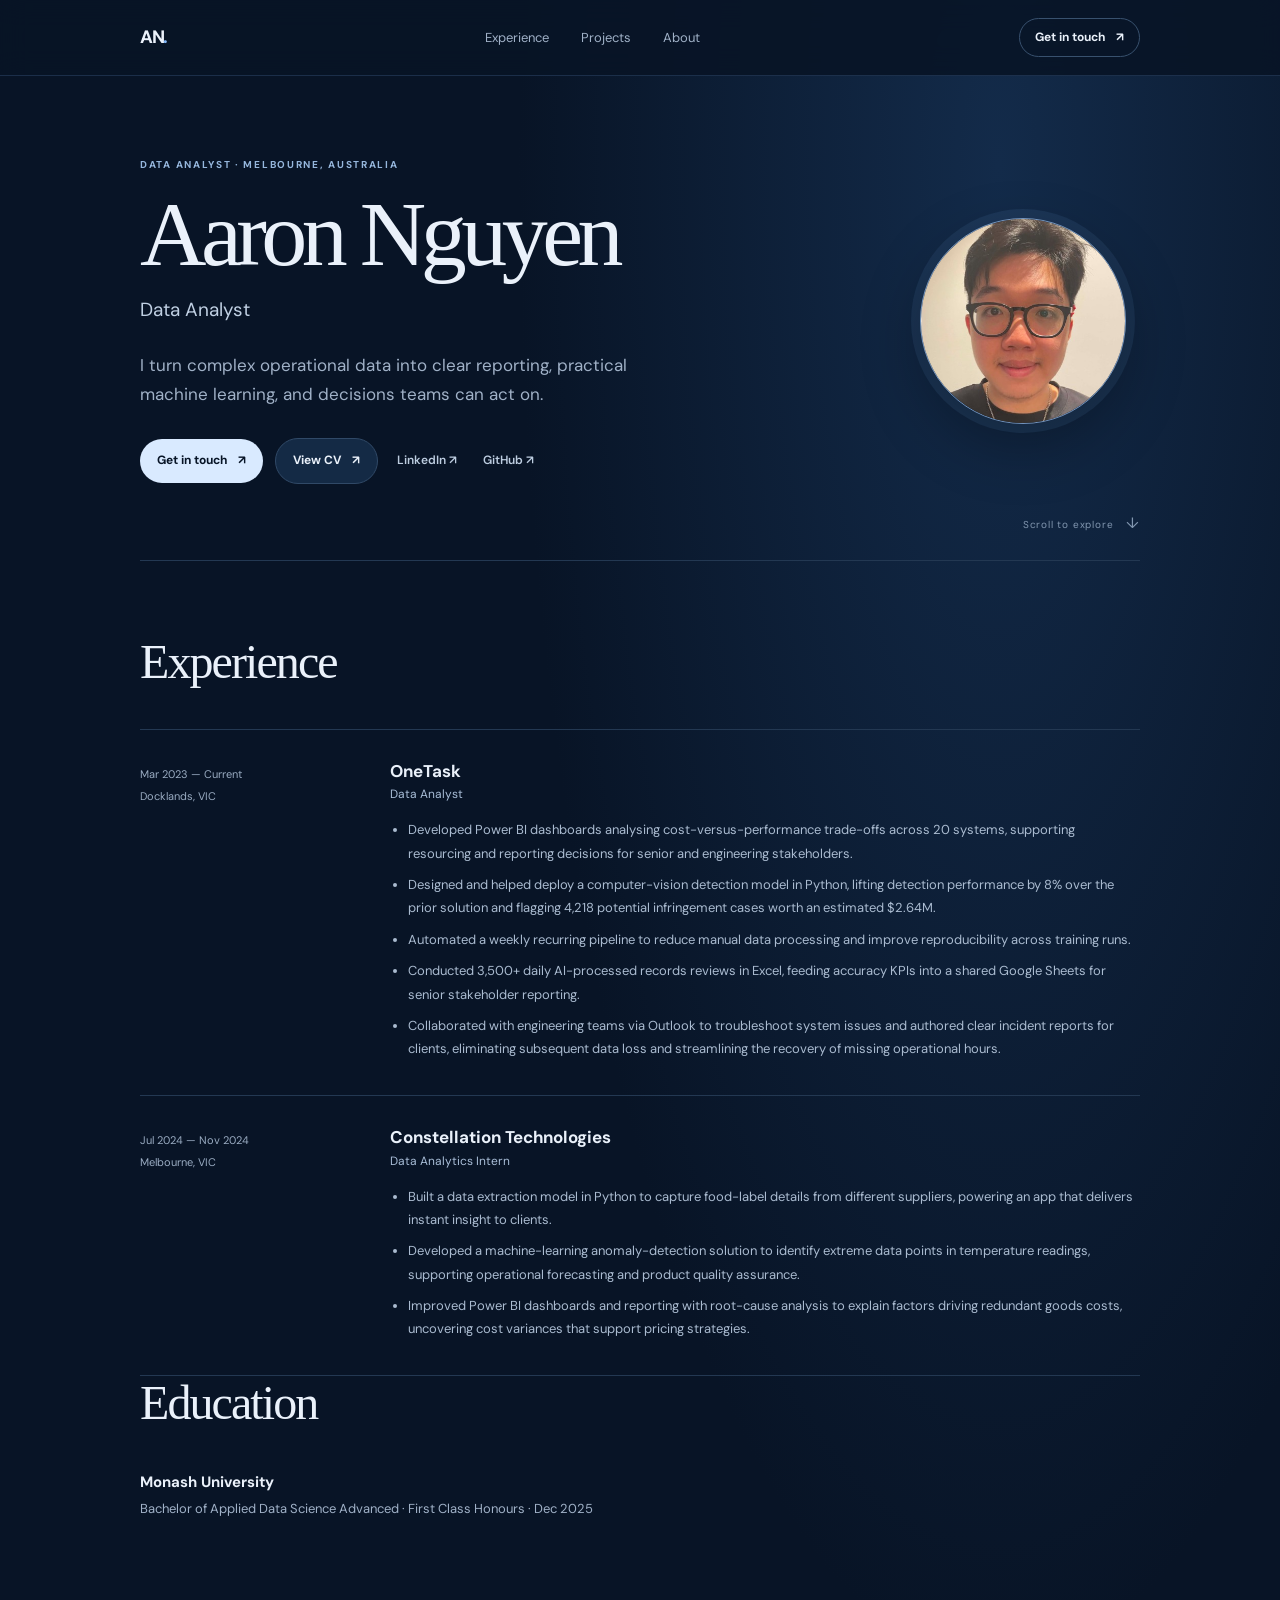
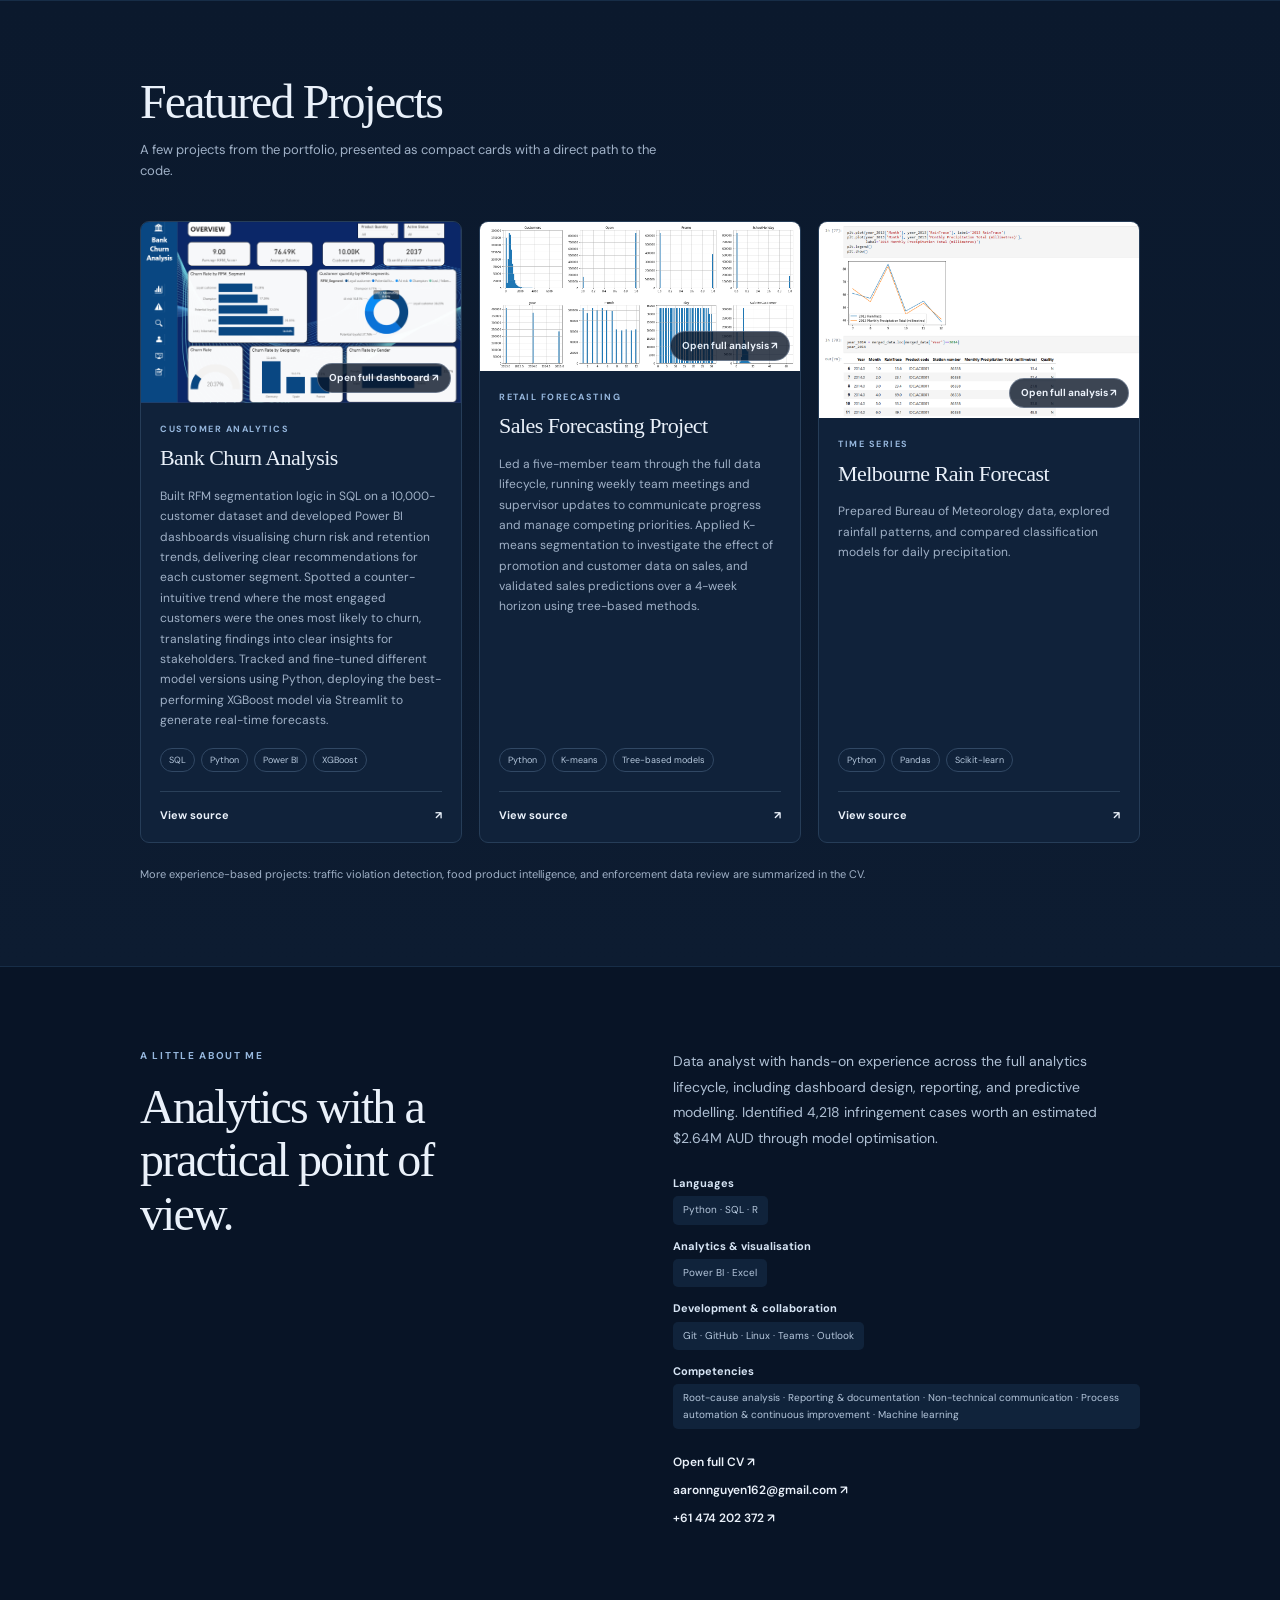
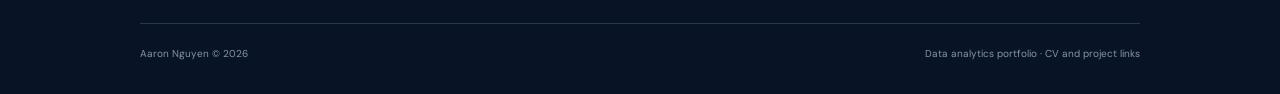
==== commit 4db94984: "Align portfolio project cards" ====
--- a/index.html
+++ b/index.html
@@ -38,7 +38,7 @@
     </section>
 
     <section class="wrap section" id="experience">
-      <div class="section-title"><p class="kicker">CAREER</p><h2>Experience</h2></div>
+      <div class="section-title"><h2>Experience</h2></div>
       <div class="timeline">
         <article class="job">
           <div class="job-meta"><span>Mar 2023 — Current</span><span>Docklands, VIC</span></div>
@@ -63,16 +63,16 @@
           </div>
         </article>
       </div>
-      <div class="section-title education-title"><p class="kicker">EDUCATION</p><h2>Education</h2></div>
+      <div class="section-title education-title"><h2>Education</h2></div>
       <div class="education"><strong>Monash University</strong><span>Bachelor of Applied Data Science Advanced · First Class Honours · Dec 2025</span></div>
     </section>
 
     <section class="projects-band" id="projects"><div class="wrap">
-      <div class="section-title"><p class="kicker">SELECTED WORK</p><h2>Featured Projects</h2><p class="section-copy">A few projects from the portfolio, presented as compact cards with a direct path to the code.</p></div>
+      <div class="section-title"><h2>Featured Projects</h2><p class="section-copy">A few projects from the portfolio, presented as compact cards with a direct path to the code.</p></div>
       <div class="project-grid">
-        <article class="project-card"><a class="project-image" href="assets/images/project-bank-churn.png" target="_blank" rel="noreferrer" aria-label="Open the full Bank Churn dashboard snapshot"><img src="assets/images/project-bank-churn.png" alt="Bank Churn Analysis dashboard with RFM customer segments, churn rates, and geography and gender breakdowns" width="1428" height="804"><span>Open full dashboard ↗</span></a><div class="project-body"><p class="kicker">CUSTOMER ANALYTICS</p><h3>Bank Churn Analysis</h3><ul class="project-points"><li>Built RFM segmentation logic in SQL on a 10,000-customer dataset and developed Power BI dashboards visualising churn risk and retention trends, delivering clear recommendations for each customer segment.</li><li>Spotted a counter-intuitive trend where the most engaged customers were the ones most likely to churn, translating findings into clear insights for stakeholders.</li><li>Tracked and fine-tuned different model versions using Python, deploying the best-performing XGBoost model via Streamlit to generate real-time forecasts.</li></ul><div class="tags"><span>SQL</span><span>Python</span><span>Power BI</span><span>XGBoost</span></div><a class="project-link" href="https://github.com/harrykun162/Loc-s-projects-/tree/main/Bank_churn_analysis" target="_blank" rel="noreferrer">View source <span>↗</span></a></div></article>
-        <article class="project-card"><a class="project-image" href="assets/images/project-sales-forecast.png" target="_blank" rel="noreferrer" aria-label="Open the full sales forecasting charts"><img src="assets/images/project-sales-forecast.png" alt="Sales forecasting analysis charts showing distributions for customers, open days, promotions, holidays, dates, and sales per customer" width="1232" height="445"><span>Open full analysis ↗</span></a><div class="project-body"><p class="kicker">RETAIL FORECASTING</p><h3>Sales Forecasting Project</h3><ul class="project-points"><li>Led a five-member team through the full data lifecycle, running weekly team meetings and supervisor updates to communicate progress and manage competing priorities.</li><li>Applied K-means segmentation to investigate the effect of promotion and customer data on sales, and validated sales predictions over a 4-week horizon using tree-based methods.</li></ul><div class="tags"><span>Python</span><span>K-means</span><span>Tree-based models</span></div><a class="project-link" href="https://github.com/harrykun162/Loc-s-projects-/tree/main/Rossmann%20Store%20Sales%20Forecast" target="_blank" rel="noreferrer">View source <span>↗</span></a></div></article>
-        <article class="project-card"><a class="project-image" href="assets/images/project-melbourne-rainfall.png" target="_blank" rel="noreferrer" aria-label="Open the full Melbourne rainfall analysis"><img src="assets/images/project-melbourne-rainfall.png" alt="Melbourne rainfall analysis notebook with a monthly precipitation line chart and a sample of 2014 weather data" width="1355" height="493"><span>Open full analysis ↗</span></a><div class="project-body"><p class="kicker">TIME SERIES</p><h3>Melbourne Rain Forecast</h3><p>Prepared Bureau of Meteorology data, explored rainfall patterns, and compared classification models for daily precipitation.</p><div class="tags"><span>Python</span><span>Pandas</span><span>Scikit-learn</span></div><a class="project-link" href="https://github.com/harrykun162/Loc-s-projects-/tree/main/Melbourne%20Rain%20Forecast" target="_blank" rel="noreferrer">View source <span>↗</span></a></div></article>
+        <article class="project-card"><a class="project-image" href="assets/images/project-bank-churn.png" target="_blank" rel="noreferrer" aria-label="Open the full Bank Churn dashboard snapshot"><img src="assets/images/project-bank-churn.png" alt="Bank Churn Analysis dashboard with RFM customer segments, churn rates, and geography and gender breakdowns" width="1428" height="804"><span>Open full dashboard ↗</span></a><div class="project-body"><p class="kicker">CUSTOMER ANALYTICS</p><h3>Bank Churn Analysis</h3><p class="project-summary">Built RFM segmentation logic in SQL on a 10,000-customer dataset and developed Power BI dashboards visualising churn risk and retention trends, delivering clear recommendations for each customer segment. Spotted a counter-intuitive trend where the most engaged customers were the ones most likely to churn, translating findings into clear insights for stakeholders. Tracked and fine-tuned different model versions using Python, deploying the best-performing XGBoost model via Streamlit to generate real-time forecasts.</p><div class="tags"><span>SQL</span><span>Python</span><span>Power BI</span><span>XGBoost</span></div><a class="project-link" href="https://github.com/harrykun162/Loc-s-projects-/tree/main/Bank_churn_analysis" target="_blank" rel="noreferrer">View source <span>↗</span></a></div></article>
+        <article class="project-card"><a class="project-image" href="assets/images/project-sales-forecast.png" target="_blank" rel="noreferrer" aria-label="Open the full sales forecasting charts"><img src="assets/images/project-sales-forecast.png" alt="Sales forecasting analysis charts showing distributions for customers, open days, promotions, holidays, dates, and sales per customer" width="1232" height="445"><span>Open full analysis ↗</span></a><div class="project-body"><p class="kicker">RETAIL FORECASTING</p><h3>Sales Forecasting Project</h3><p class="project-summary">Led a five-member team through the full data lifecycle, running weekly team meetings and supervisor updates to communicate progress and manage competing priorities. Applied K-means segmentation to investigate the effect of promotion and customer data on sales, and validated sales predictions over a 4-week horizon using tree-based methods.</p><div class="tags"><span>Python</span><span>K-means</span><span>Tree-based models</span></div><a class="project-link" href="https://github.com/harrykun162/Loc-s-projects-/tree/main/Rossmann%20Store%20Sales%20Forecast" target="_blank" rel="noreferrer">View source <span>↗</span></a></div></article>
+        <article class="project-card"><a class="project-image" href="assets/images/project-melbourne-rainfall.png" target="_blank" rel="noreferrer" aria-label="Open the full Melbourne rainfall analysis"><img src="assets/images/project-melbourne-rainfall.png" alt="Melbourne rainfall analysis notebook with a monthly precipitation line chart and a sample of 2014 weather data" width="1355" height="493"><span>Open full analysis ↗</span></a><div class="project-body"><p class="kicker">TIME SERIES</p><h3>Melbourne Rain Forecast</h3><p class="project-summary">Prepared Bureau of Meteorology data, explored rainfall patterns, and compared classification models for daily precipitation.</p><div class="tags"><span>Python</span><span>Pandas</span><span>Scikit-learn</span></div><a class="project-link" href="https://github.com/harrykun162/Loc-s-projects-/tree/main/Melbourne%20Rain%20Forecast" target="_blank" rel="noreferrer">View source <span>↗</span></a></div></article>
       </div>
       <p class="more-projects">More experience-based projects: traffic violation detection, food product intelligence, and enforcement data review are summarized in the CV.</p>
     </div></section>
--- a/assets/css/astro-zen-preview.css
+++ b/assets/css/astro-zen-preview.css
@@ -81,8 +81,8 @@
 .job-meta { display: flex; flex-direction: column; gap: 4px; color: #9aacc2; font-size: 11px; padding-top: 5px; }
 .job h3 { font-size: 17px; line-height: 1.35; margin: 0; font-weight: 700; }
 .job-role { margin: 3px 0 13px; color: #a9bed8; font-size: 12px; }
-.job ul, .project-points { padding-left: 18px; margin: 0; color: #aabbd0; font-size: 13px; line-height: 1.8; }
-.job li + li, .project-points li + li { margin-top: 8px; }
+.job ul { padding-left: 18px; margin: 0; color: #aabbd0; font-size: 13px; line-height: 1.8; }
+.job li + li { margin-top: 8px; }
 .education { display: flex; flex-direction: column; gap: 4px; font-size: 13px; }
 .education strong { font-size: 15px; }
 .education span { color: var(--muted); }
@@ -98,11 +98,10 @@
 .project-body { padding: 20px 19px 18px; display: flex; flex-direction: column; flex: 1; }
 .project-body .kicker { font-size: 9px; margin-bottom: 10px; }
 .project-body h3 { font: 500 22px/1.2 var(--serif); letter-spacing: -.025em; margin: 0 0 14px; }
-.project-points { font-size: 11px; line-height: 1.7; padding-left: 16px; }
-.project-body > p:not(.kicker) { font-size: 12px; line-height: 1.7; color: var(--muted); margin: 0 0 16px; }
-.tags { display: flex; flex-wrap: wrap; gap: 6px; margin-top: 17px; }
+.project-summary { font-size: 12px; line-height: 1.7; color: var(--muted); margin: 0; }
+.tags { display: flex; flex-wrap: wrap; gap: 6px; margin-top: auto; padding-top: 17px; }
 .tags span, .skill-groups span { font-size: 9px; border: 1px solid #314864; color: #b5c7dc; border-radius: 999px; padding: 4px 8px; }
-.project-link { border-top: 1px solid #2a4059; margin-top: auto; padding-top: 14px; margin-top: 19px; font-size: 11px; font-weight: 700; display: flex; justify-content: space-between; }
+.project-link { border-top: 1px solid #2a4059; margin-top: 19px; padding-top: 14px; font-size: 11px; font-weight: 700; display: flex; justify-content: space-between; }
 .more-projects { color: var(--muted); font-size: 11px; margin: 22px 0 0; }
 .about { padding: 82px 0; display: grid; grid-template-columns: 1fr 1fr; gap: 65px; border-bottom: 1px solid var(--line); }
 .about h2 { max-width: 390px; }
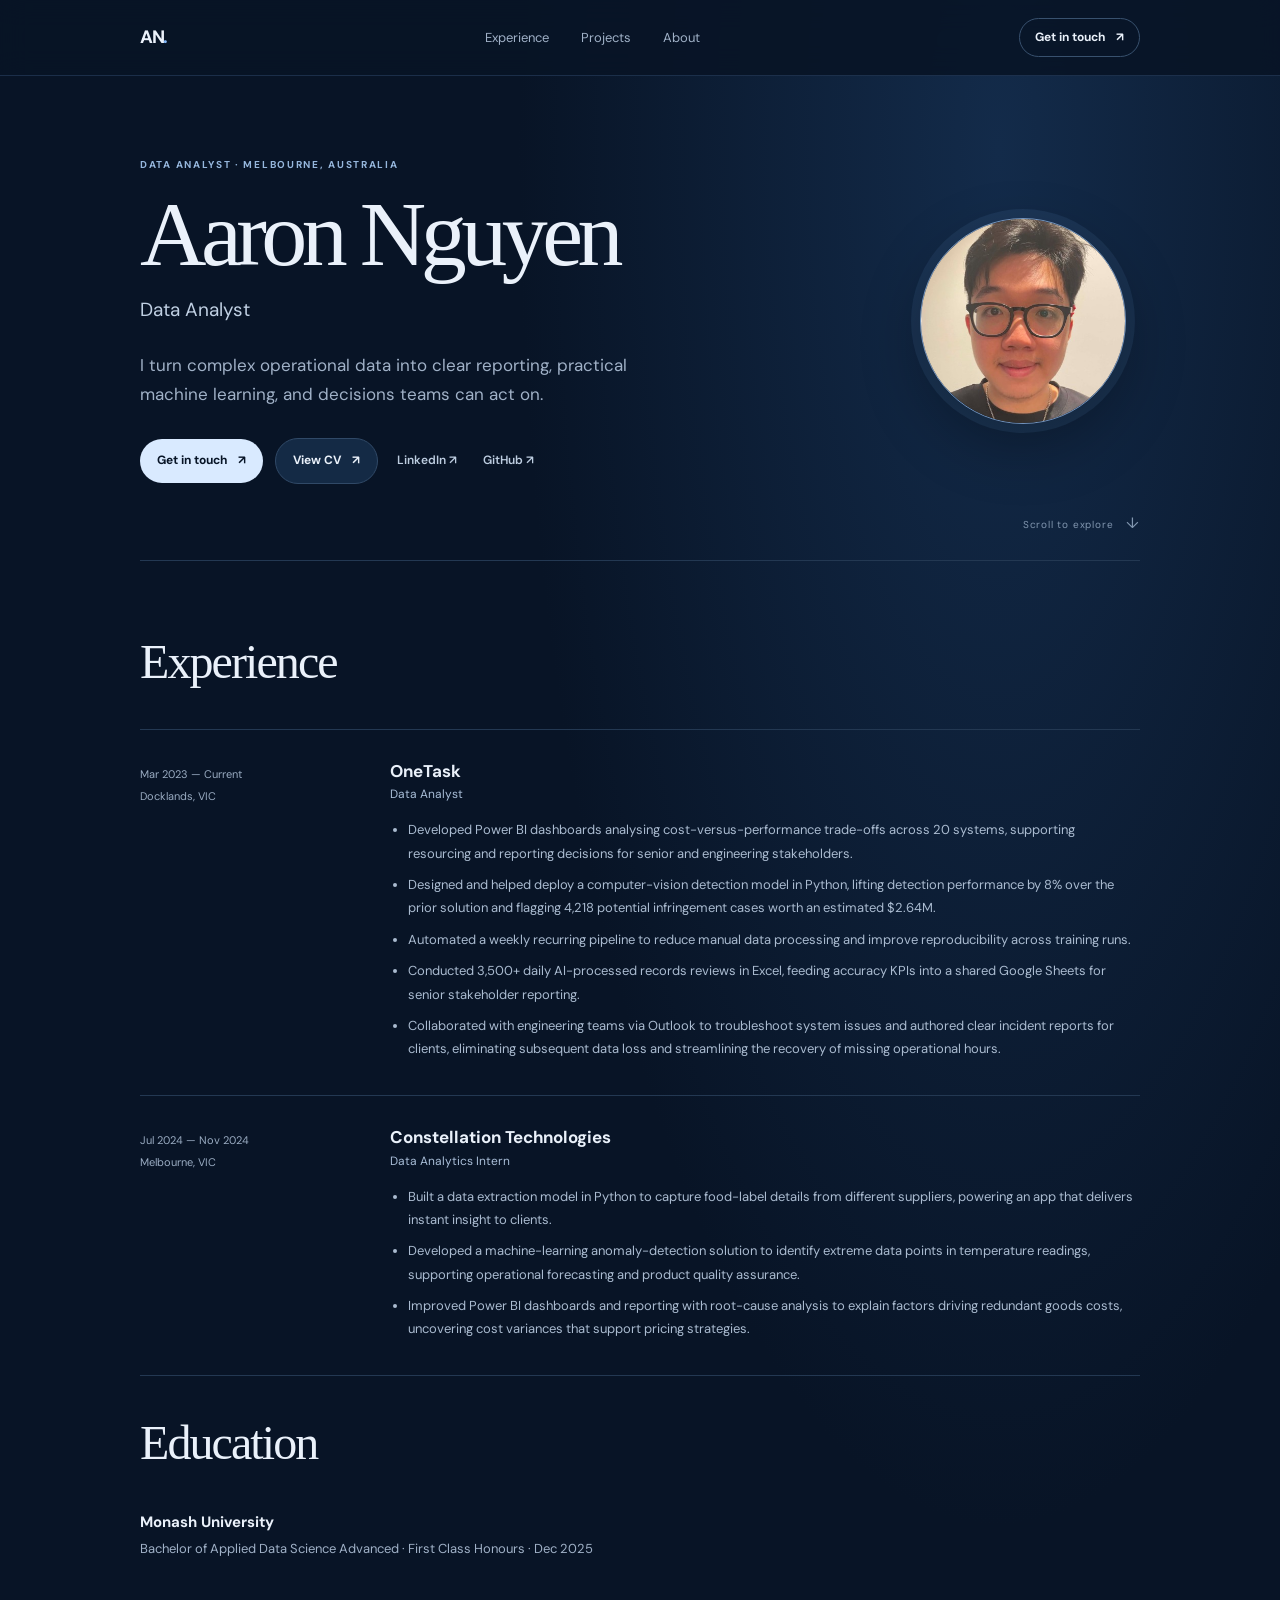
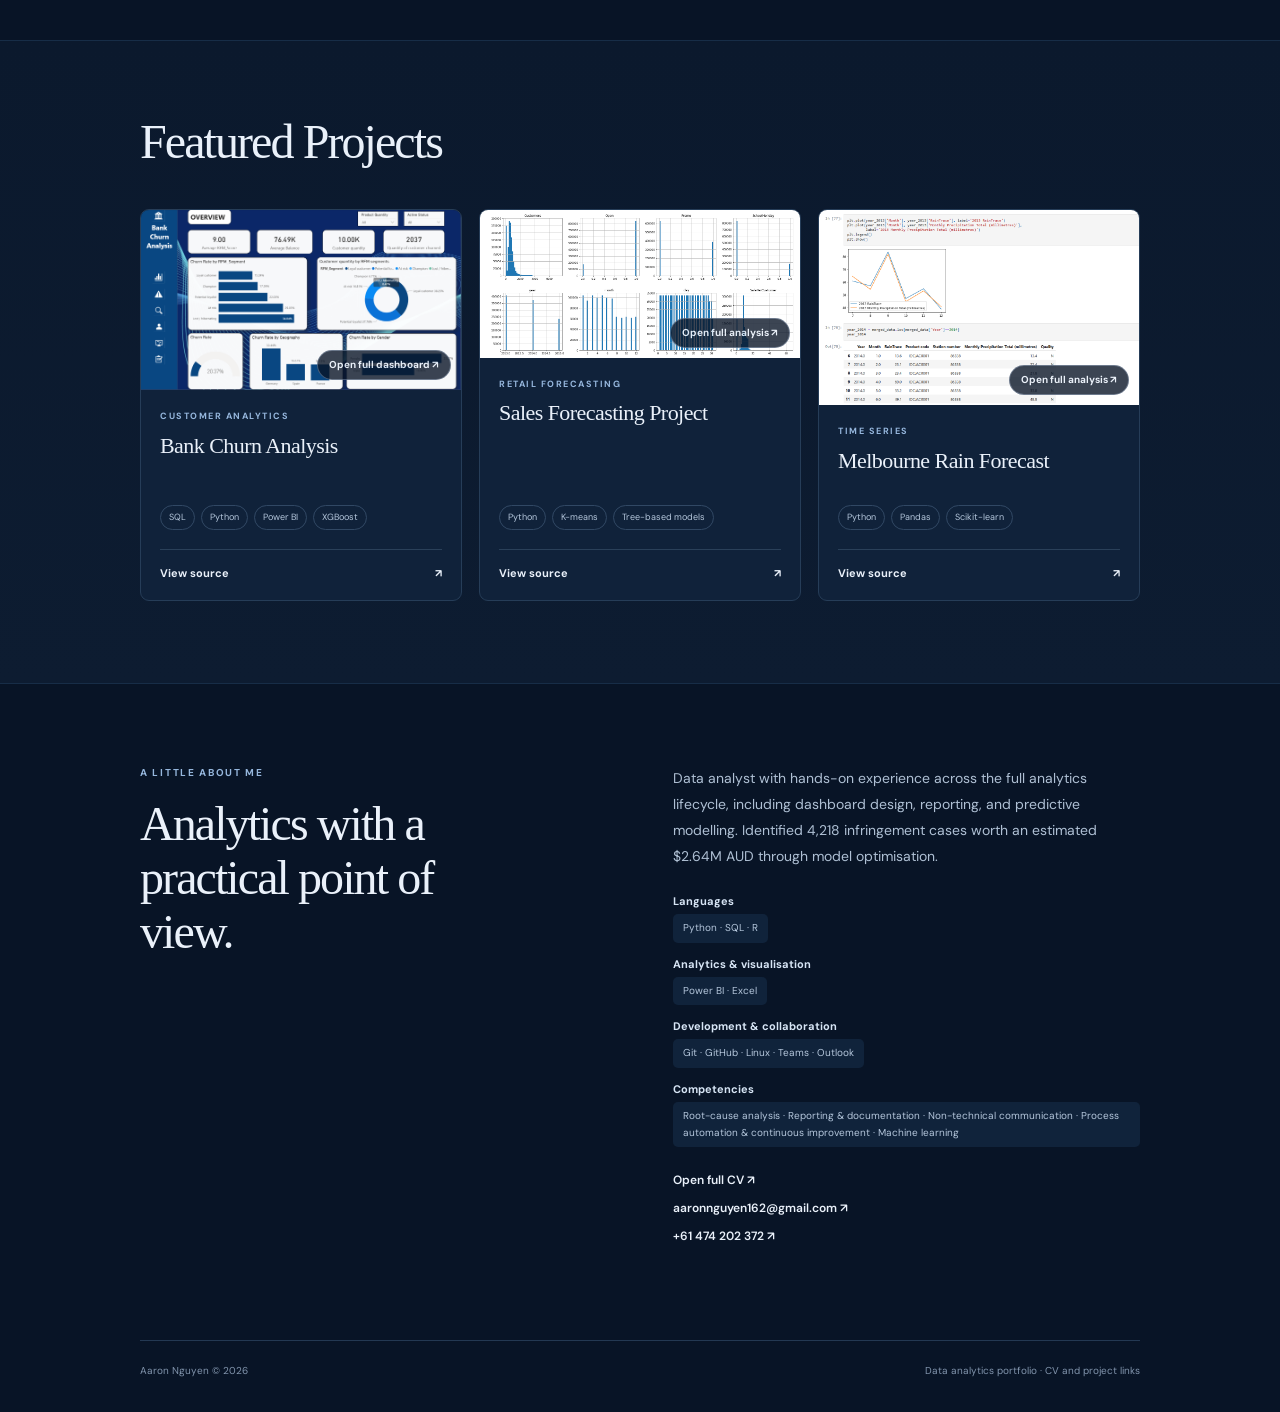
==== commit c9439fc3: "Simplify project cards and spacing" ====
--- a/index.html
+++ b/index.html
@@ -68,13 +68,12 @@
     </section>
 
     <section class="projects-band" id="projects"><div class="wrap">
-      <div class="section-title"><h2>Featured Projects</h2><p class="section-copy">A few projects from the portfolio, presented as compact cards with a direct path to the code.</p></div>
+      <div class="section-title"><h2>Featured Projects</h2></div>
       <div class="project-grid">
-        <article class="project-card"><a class="project-image" href="assets/images/project-bank-churn.png" target="_blank" rel="noreferrer" aria-label="Open the full Bank Churn dashboard snapshot"><img src="assets/images/project-bank-churn.png" alt="Bank Churn Analysis dashboard with RFM customer segments, churn rates, and geography and gender breakdowns" width="1428" height="804"><span>Open full dashboard ↗</span></a><div class="project-body"><p class="kicker">CUSTOMER ANALYTICS</p><h3>Bank Churn Analysis</h3><p class="project-summary">Built RFM segmentation logic in SQL on a 10,000-customer dataset and developed Power BI dashboards visualising churn risk and retention trends, delivering clear recommendations for each customer segment. Spotted a counter-intuitive trend where the most engaged customers were the ones most likely to churn, translating findings into clear insights for stakeholders. Tracked and fine-tuned different model versions using Python, deploying the best-performing XGBoost model via Streamlit to generate real-time forecasts.</p><div class="tags"><span>SQL</span><span>Python</span><span>Power BI</span><span>XGBoost</span></div><a class="project-link" href="https://github.com/harrykun162/Loc-s-projects-/tree/main/Bank_churn_analysis" target="_blank" rel="noreferrer">View source <span>↗</span></a></div></article>
-        <article class="project-card"><a class="project-image" href="assets/images/project-sales-forecast.png" target="_blank" rel="noreferrer" aria-label="Open the full sales forecasting charts"><img src="assets/images/project-sales-forecast.png" alt="Sales forecasting analysis charts showing distributions for customers, open days, promotions, holidays, dates, and sales per customer" width="1232" height="445"><span>Open full analysis ↗</span></a><div class="project-body"><p class="kicker">RETAIL FORECASTING</p><h3>Sales Forecasting Project</h3><p class="project-summary">Led a five-member team through the full data lifecycle, running weekly team meetings and supervisor updates to communicate progress and manage competing priorities. Applied K-means segmentation to investigate the effect of promotion and customer data on sales, and validated sales predictions over a 4-week horizon using tree-based methods.</p><div class="tags"><span>Python</span><span>K-means</span><span>Tree-based models</span></div><a class="project-link" href="https://github.com/harrykun162/Loc-s-projects-/tree/main/Rossmann%20Store%20Sales%20Forecast" target="_blank" rel="noreferrer">View source <span>↗</span></a></div></article>
-        <article class="project-card"><a class="project-image" href="assets/images/project-melbourne-rainfall.png" target="_blank" rel="noreferrer" aria-label="Open the full Melbourne rainfall analysis"><img src="assets/images/project-melbourne-rainfall.png" alt="Melbourne rainfall analysis notebook with a monthly precipitation line chart and a sample of 2014 weather data" width="1355" height="493"><span>Open full analysis ↗</span></a><div class="project-body"><p class="kicker">TIME SERIES</p><h3>Melbourne Rain Forecast</h3><p class="project-summary">Prepared Bureau of Meteorology data, explored rainfall patterns, and compared classification models for daily precipitation.</p><div class="tags"><span>Python</span><span>Pandas</span><span>Scikit-learn</span></div><a class="project-link" href="https://github.com/harrykun162/Loc-s-projects-/tree/main/Melbourne%20Rain%20Forecast" target="_blank" rel="noreferrer">View source <span>↗</span></a></div></article>
+        <article class="project-card"><a class="project-image" href="assets/images/project-bank-churn.png" target="_blank" rel="noreferrer" aria-label="Open the full Bank Churn dashboard snapshot"><img src="assets/images/project-bank-churn.png" alt="Bank Churn Analysis dashboard with RFM customer segments, churn rates, and geography and gender breakdowns" width="1428" height="804"><span>Open full dashboard ↗</span></a><div class="project-body"><p class="kicker">CUSTOMER ANALYTICS</p><h3>Bank Churn Analysis</h3><div class="tags"><span>SQL</span><span>Python</span><span>Power BI</span><span>XGBoost</span></div><a class="project-link" href="https://github.com/harrykun162/Loc-s-projects-/tree/main/Bank_churn_analysis" target="_blank" rel="noreferrer">View source <span>↗</span></a></div></article>
+        <article class="project-card"><a class="project-image" href="assets/images/project-sales-forecast.png" target="_blank" rel="noreferrer" aria-label="Open the full sales forecasting charts"><img src="assets/images/project-sales-forecast.png" alt="Sales forecasting analysis charts showing distributions for customers, open days, promotions, holidays, dates, and sales per customer" width="1232" height="445"><span>Open full analysis ↗</span></a><div class="project-body"><p class="kicker">RETAIL FORECASTING</p><h3>Sales Forecasting Project</h3><div class="tags"><span>Python</span><span>K-means</span><span>Tree-based models</span></div><a class="project-link" href="https://github.com/harrykun162/Loc-s-projects-/tree/main/Rossmann%20Store%20Sales%20Forecast" target="_blank" rel="noreferrer">View source <span>↗</span></a></div></article>
+        <article class="project-card"><a class="project-image" href="assets/images/project-melbourne-rainfall.png" target="_blank" rel="noreferrer" aria-label="Open the full Melbourne rainfall analysis"><img src="assets/images/project-melbourne-rainfall.png" alt="Melbourne rainfall analysis notebook with a monthly precipitation line chart and a sample of 2014 weather data" width="1355" height="493"><span>Open full analysis ↗</span></a><div class="project-body"><p class="kicker">TIME SERIES</p><h3>Melbourne Rain Forecast</h3><div class="tags"><span>Python</span><span>Pandas</span><span>Scikit-learn</span></div><a class="project-link" href="https://github.com/harrykun162/Loc-s-projects-/tree/main/Melbourne%20Rain%20Forecast" target="_blank" rel="noreferrer">View source <span>↗</span></a></div></article>
       </div>
-      <p class="more-projects">More experience-based projects: traffic violation detection, food product intelligence, and enforcement data review are summarized in the CV.</p>
     </div></section>
 
     <section class="wrap about" id="about"><div><p class="kicker">A LITTLE ABOUT ME</p><h2>Analytics with a practical point of view.</h2></div><div><p>Data analyst with hands-on experience across the full analytics lifecycle, including dashboard design, reporting, and predictive modelling. Identified 4,218 infringement cases worth an estimated $2.64M AUD through model optimisation.</p><div class="skill-groups"><div><strong>Languages</strong><span>Python · SQL · R</span></div><div><strong>Analytics & visualisation</strong><span>Power BI · Excel</span></div><div><strong>Development & collaboration</strong><span>Git · GitHub · Linux · Teams · Outlook</span></div><div><strong>Competencies</strong><span>Root-cause analysis · Reporting & documentation · Non-technical communication · Process automation & continuous improvement · Machine learning</span></div></div><p class="about-links"><a href="assets/docs/Aaron_Nguyen_Resume.pdf" target="_blank" rel="noreferrer">Open full CV ↗</a><a href="mailto:aaronnguyen162@gmail.com">aaronnguyen162@gmail.com ↗</a><a href="tel:+61474202372">+61 474 202 372 ↗</a></p></div></section>
--- a/assets/css/astro-zen-preview.css
+++ b/assets/css/astro-zen-preview.css
@@ -75,6 +75,7 @@
 .scroll-cue span { font-size: 15px; margin-left: 9px; }
 .section { padding: 74px 0 80px; }
 .section-title { margin-bottom: 40px; }
+.education-title { margin-top: 40px; }
 .section-title h2, .about h2 { font: 500 clamp(34px, 5vw, 48px)/1.12 var(--serif); letter-spacing: -.04em; margin: 0; }
 .timeline { border-top: 1px solid var(--line); }
 .job { display: grid; grid-template-columns: 215px 1fr; gap: 35px; padding: 30px 0 34px; border-bottom: 1px solid var(--line); }
@@ -87,7 +88,6 @@
 .education strong { font-size: 15px; }
 .education span { color: var(--muted); }
 .projects-band { background: linear-gradient(180deg, #0b192d, #0d1c31); padding: 74px 0 82px; border-top: 1px solid #172d47; border-bottom: 1px solid #172d47; }
-.section-copy { color: var(--muted); font-size: 13px; margin: 10px 0 0; max-width: 540px; }
 .project-grid { display: grid; grid-template-columns: repeat(3, 1fr); gap: 17px; }
 .project-card { background: #10223a; border: 1px solid #263d58; border-radius: 9px; overflow: hidden; display: flex; flex-direction: column; }
 .project-image { display: block; position: relative; overflow: hidden; background: #f6f7f9; line-height: 0; }
@@ -98,11 +98,9 @@
 .project-body { padding: 20px 19px 18px; display: flex; flex-direction: column; flex: 1; }
 .project-body .kicker { font-size: 9px; margin-bottom: 10px; }
 .project-body h3 { font: 500 22px/1.2 var(--serif); letter-spacing: -.025em; margin: 0 0 14px; }
-.project-summary { font-size: 12px; line-height: 1.7; color: var(--muted); margin: 0; }
 .tags { display: flex; flex-wrap: wrap; gap: 6px; margin-top: auto; padding-top: 17px; }
 .tags span, .skill-groups span { font-size: 9px; border: 1px solid #314864; color: #b5c7dc; border-radius: 999px; padding: 4px 8px; }
 .project-link { border-top: 1px solid #2a4059; margin-top: 19px; padding-top: 14px; font-size: 11px; font-weight: 700; display: flex; justify-content: space-between; }
-.more-projects { color: var(--muted); font-size: 11px; margin: 22px 0 0; }
 .about { padding: 82px 0; display: grid; grid-template-columns: 1fr 1fr; gap: 65px; border-bottom: 1px solid var(--line); }
 .about h2 { max-width: 390px; }
 .about > div:nth-child(2) > p:first-child { margin: 0 0 22px; color: #afc0d4; font-size: 14px; line-height: 1.85; }
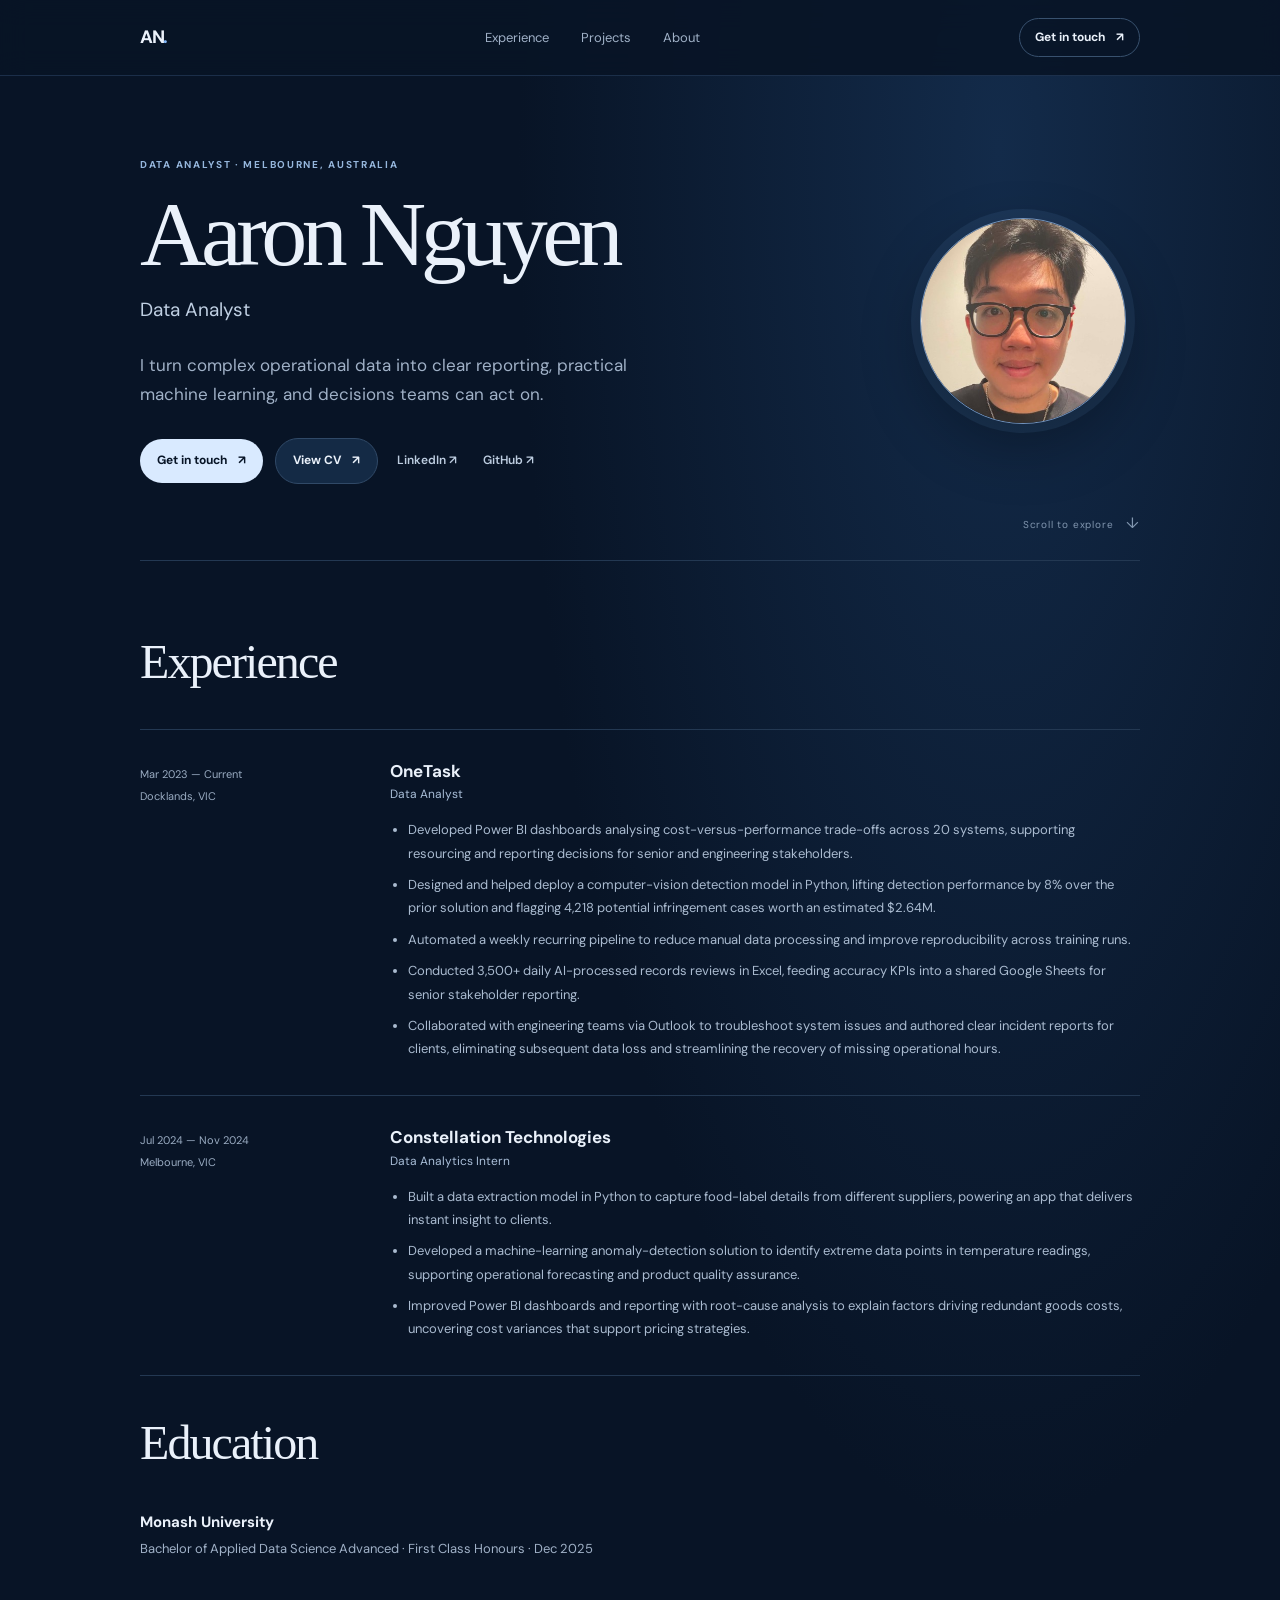
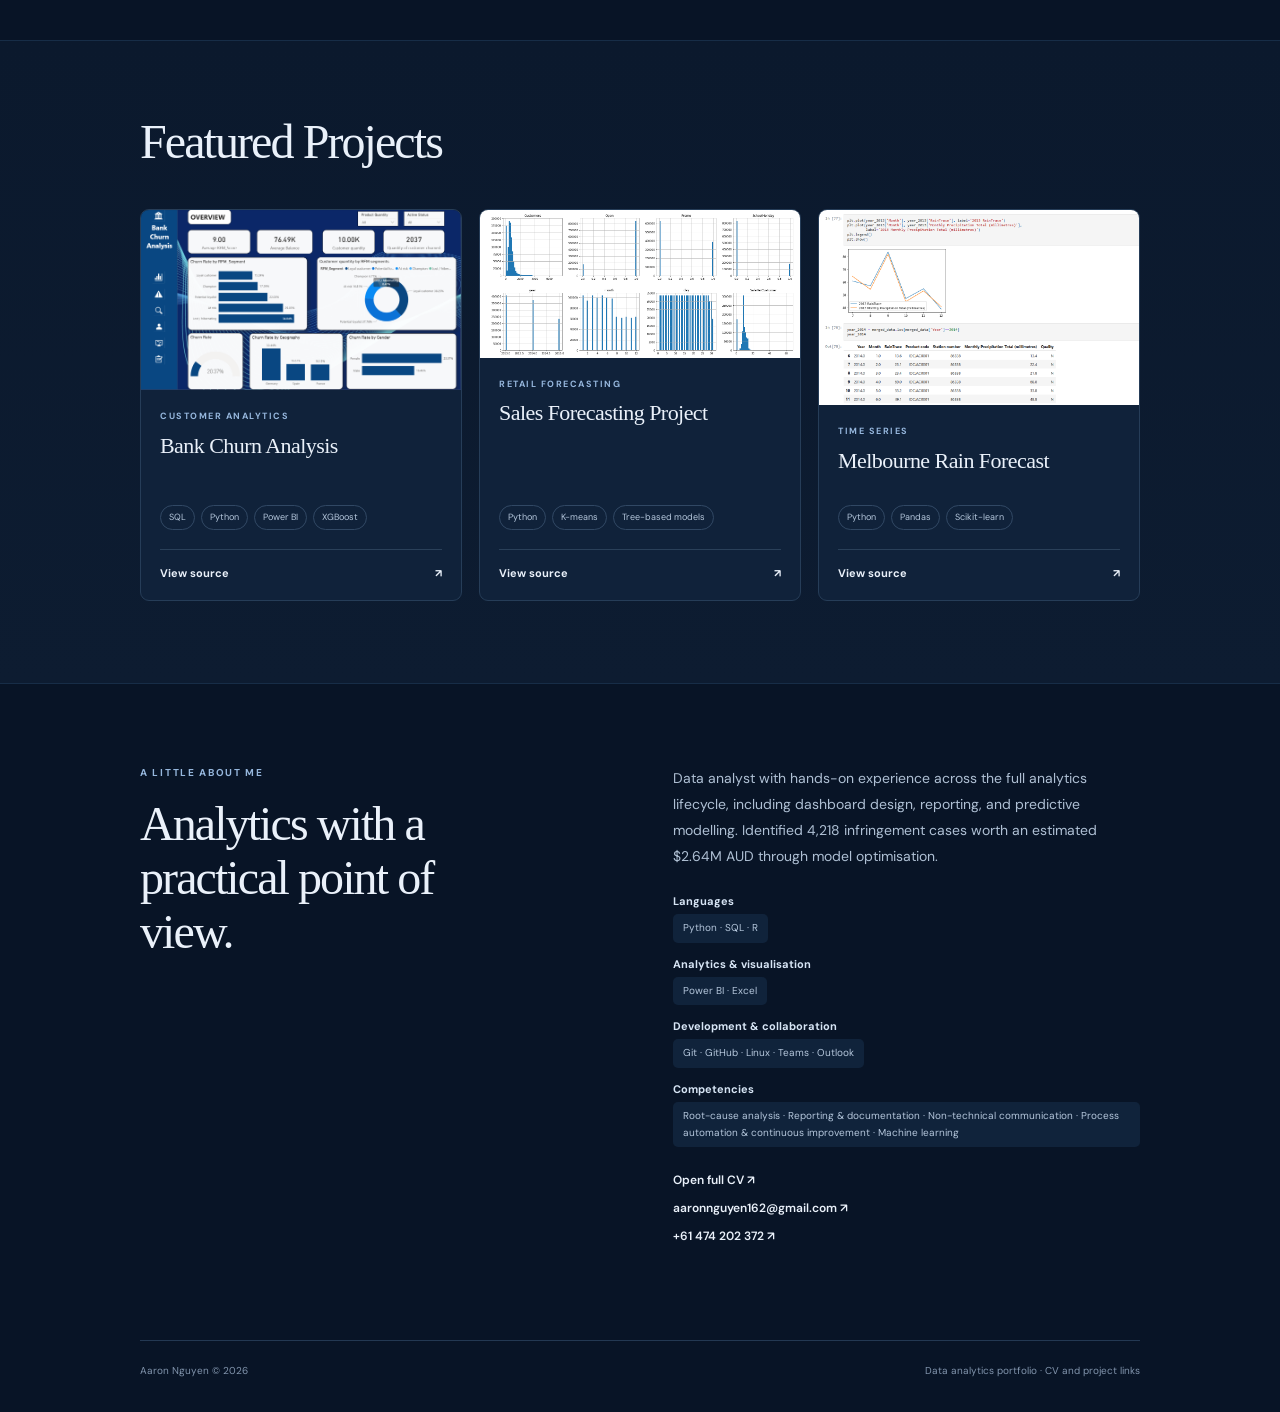
==== commit deb5c9a1: "Make project screenshots non-interactive" ====
--- a/index.html
+++ b/index.html
@@ -70,9 +70,9 @@
     <section class="projects-band" id="projects"><div class="wrap">
       <div class="section-title"><h2>Featured Projects</h2></div>
       <div class="project-grid">
-        <article class="project-card"><a class="project-image" href="assets/images/project-bank-churn.png" target="_blank" rel="noreferrer" aria-label="Open the full Bank Churn dashboard snapshot"><img src="assets/images/project-bank-churn.png" alt="Bank Churn Analysis dashboard with RFM customer segments, churn rates, and geography and gender breakdowns" width="1428" height="804"><span>Open full dashboard ↗</span></a><div class="project-body"><p class="kicker">CUSTOMER ANALYTICS</p><h3>Bank Churn Analysis</h3><div class="tags"><span>SQL</span><span>Python</span><span>Power BI</span><span>XGBoost</span></div><a class="project-link" href="https://github.com/harrykun162/Loc-s-projects-/tree/main/Bank_churn_analysis" target="_blank" rel="noreferrer">View source <span>↗</span></a></div></article>
-        <article class="project-card"><a class="project-image" href="assets/images/project-sales-forecast.png" target="_blank" rel="noreferrer" aria-label="Open the full sales forecasting charts"><img src="assets/images/project-sales-forecast.png" alt="Sales forecasting analysis charts showing distributions for customers, open days, promotions, holidays, dates, and sales per customer" width="1232" height="445"><span>Open full analysis ↗</span></a><div class="project-body"><p class="kicker">RETAIL FORECASTING</p><h3>Sales Forecasting Project</h3><div class="tags"><span>Python</span><span>K-means</span><span>Tree-based models</span></div><a class="project-link" href="https://github.com/harrykun162/Loc-s-projects-/tree/main/Rossmann%20Store%20Sales%20Forecast" target="_blank" rel="noreferrer">View source <span>↗</span></a></div></article>
-        <article class="project-card"><a class="project-image" href="assets/images/project-melbourne-rainfall.png" target="_blank" rel="noreferrer" aria-label="Open the full Melbourne rainfall analysis"><img src="assets/images/project-melbourne-rainfall.png" alt="Melbourne rainfall analysis notebook with a monthly precipitation line chart and a sample of 2014 weather data" width="1355" height="493"><span>Open full analysis ↗</span></a><div class="project-body"><p class="kicker">TIME SERIES</p><h3>Melbourne Rain Forecast</h3><div class="tags"><span>Python</span><span>Pandas</span><span>Scikit-learn</span></div><a class="project-link" href="https://github.com/harrykun162/Loc-s-projects-/tree/main/Melbourne%20Rain%20Forecast" target="_blank" rel="noreferrer">View source <span>↗</span></a></div></article>
+        <article class="project-card"><div class="project-image"><img src="assets/images/project-bank-churn.png" alt="Bank Churn Analysis dashboard with RFM customer segments, churn rates, and geography and gender breakdowns" width="1428" height="804"></div><div class="project-body"><p class="kicker">CUSTOMER ANALYTICS</p><h3>Bank Churn Analysis</h3><div class="tags"><span>SQL</span><span>Python</span><span>Power BI</span><span>XGBoost</span></div><a class="project-link" href="https://github.com/harrykun162/Loc-s-projects-/tree/main/Bank_churn_analysis" target="_blank" rel="noreferrer">View source <span>↗</span></a></div></article>
+        <article class="project-card"><div class="project-image"><img src="assets/images/project-sales-forecast.png" alt="Sales forecasting analysis charts showing distributions for customers, open days, promotions, holidays, dates, and sales per customer" width="1232" height="445"></div><div class="project-body"><p class="kicker">RETAIL FORECASTING</p><h3>Sales Forecasting Project</h3><div class="tags"><span>Python</span><span>K-means</span><span>Tree-based models</span></div><a class="project-link" href="https://github.com/harrykun162/Loc-s-projects-/tree/main/Rossmann%20Store%20Sales%20Forecast" target="_blank" rel="noreferrer">View source <span>↗</span></a></div></article>
+        <article class="project-card"><div class="project-image"><img src="assets/images/project-melbourne-rainfall.png" alt="Melbourne rainfall analysis notebook with a monthly precipitation line chart and a sample of 2014 weather data" width="1355" height="493"></div><div class="project-body"><p class="kicker">TIME SERIES</p><h3>Melbourne Rain Forecast</h3><div class="tags"><span>Python</span><span>Pandas</span><span>Scikit-learn</span></div><a class="project-link" href="https://github.com/harrykun162/Loc-s-projects-/tree/main/Melbourne%20Rain%20Forecast" target="_blank" rel="noreferrer">View source <span>↗</span></a></div></article>
       </div>
     </div></section>
 
--- a/assets/css/astro-zen-preview.css
+++ b/assets/css/astro-zen-preview.css
@@ -90,11 +90,8 @@
 .projects-band { background: linear-gradient(180deg, #0b192d, #0d1c31); padding: 74px 0 82px; border-top: 1px solid #172d47; border-bottom: 1px solid #172d47; }
 .project-grid { display: grid; grid-template-columns: repeat(3, 1fr); gap: 17px; }
 .project-card { background: #10223a; border: 1px solid #263d58; border-radius: 9px; overflow: hidden; display: flex; flex-direction: column; }
-.project-image { display: block; position: relative; overflow: hidden; background: #f6f7f9; line-height: 0; }
-.project-image img { display: block; width: 100%; height: auto; transition: transform .22s ease; }
-.project-image:hover img, .project-image:focus-visible img { transform: scale(1.025); }
-.project-image span { position: absolute; right: 10px; bottom: 10px; border: 1px solid rgba(194, 218, 246, .35); border-radius: 999px; background: rgba(8, 20, 38, .88); color: #eaf1fa; padding: 8px 11px; font-size: 10px; line-height: 1.2; font-weight: 700; opacity: .9; }
-.project-image:hover span, .project-image:focus-visible span { background: #16385d; color: #fff; opacity: 1; }
+.project-image { overflow: hidden; background: #f6f7f9; line-height: 0; }
+.project-image img { display: block; width: 100%; height: auto; }
 .project-body { padding: 20px 19px 18px; display: flex; flex-direction: column; flex: 1; }
 .project-body .kicker { font-size: 9px; margin-bottom: 10px; }
 .project-body h3 { font: 500 22px/1.2 var(--serif); letter-spacing: -.025em; margin: 0 0 14px; }
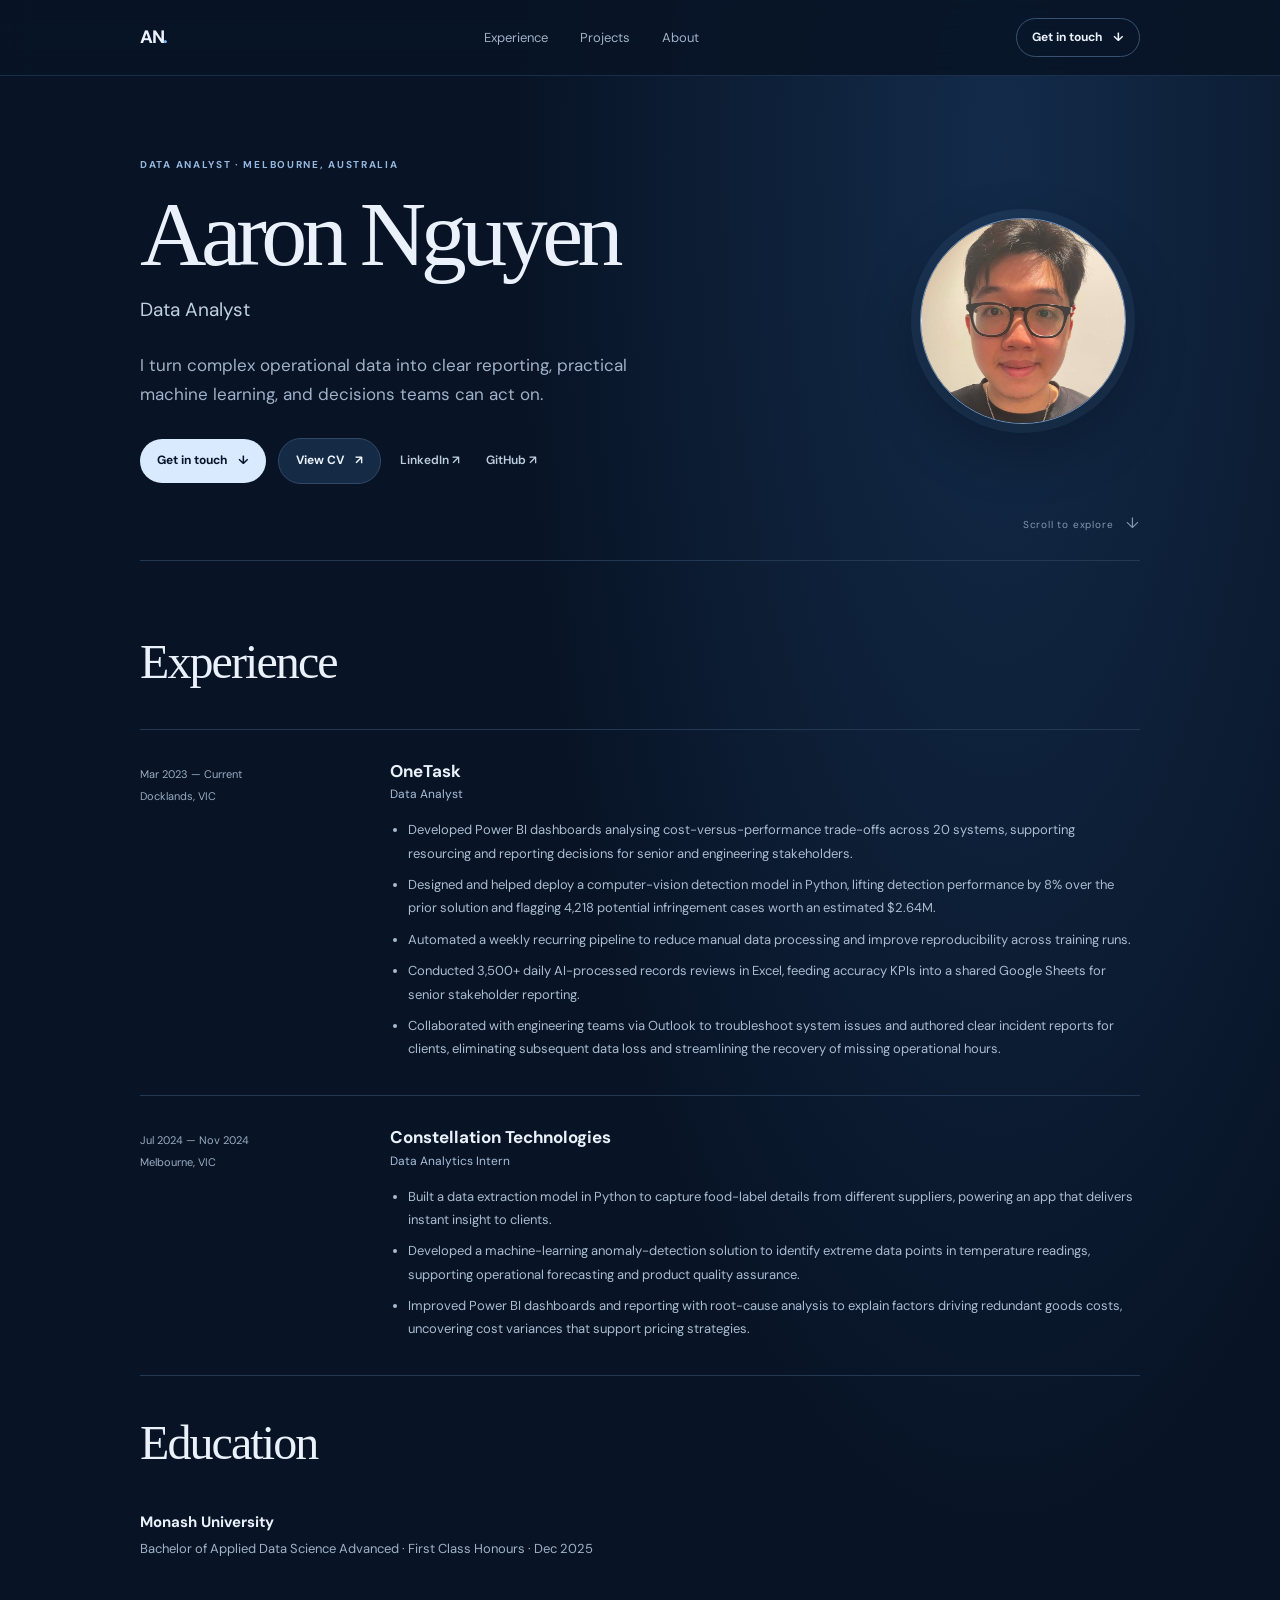
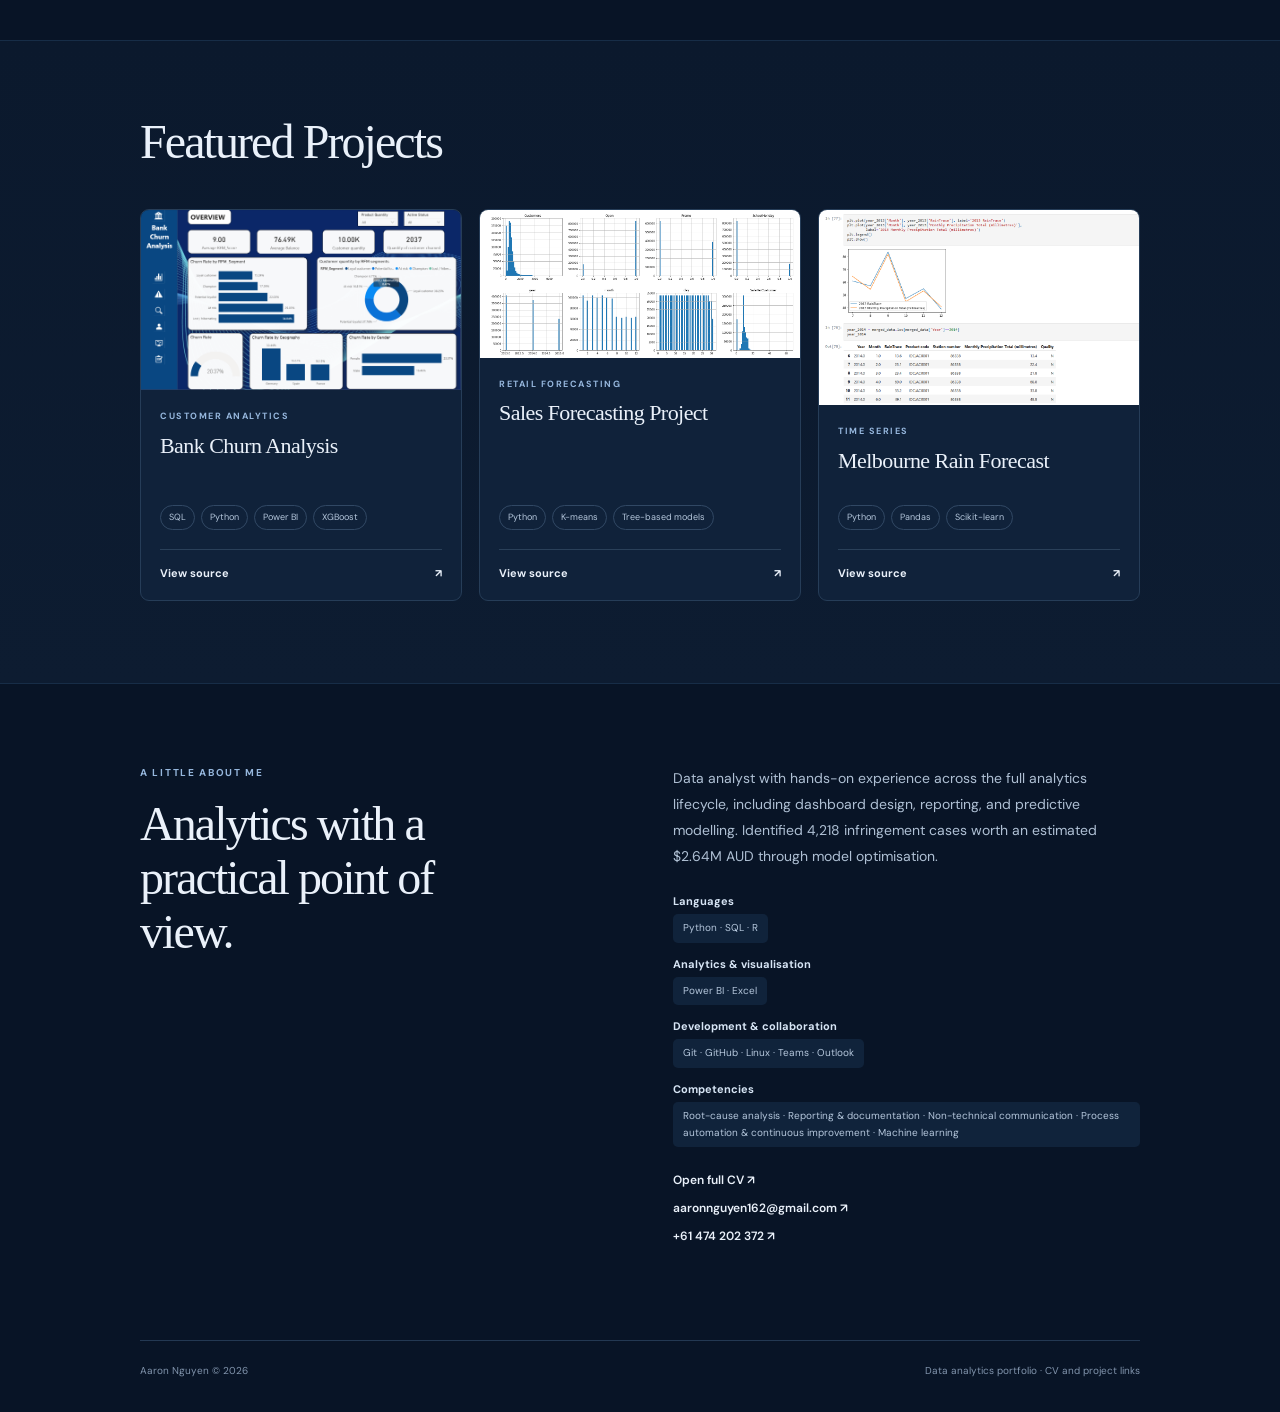
==== commit c5203931: "Scroll contact buttons to about section" ====
--- a/index.html
+++ b/index.html
@@ -16,7 +16,7 @@
     <nav aria-label="Main navigation">
       <a href="#experience">Experience</a><a href="#projects">Projects</a><a href="#about">About</a>
     </nav>
-    <a class="contact-pill" href="mailto:aaronnguyen162@gmail.com">Get in touch <span>↗</span></a>
+    <a class="contact-pill" href="#about">Get in touch <span>↓</span></a>
   </header>
 
   <main id="top">
@@ -27,7 +27,7 @@
         <p class="role">Data Analyst</p>
         <p class="lead">I turn complex operational data into clear reporting, practical machine learning, and decisions teams can act on.</p>
         <div class="intro-actions">
-          <a class="button dark" href="mailto:aaronnguyen162@gmail.com">Get in touch <span>↗</span></a>
+          <a class="button dark" href="#about">Get in touch <span>↓</span></a>
           <a class="button light" href="assets/docs/Aaron_Nguyen_Resume.pdf" target="_blank" rel="noreferrer">View CV <span>↗</span></a>
           <a class="social-link" href="https://www.linkedin.com/in/locnguyen2/" target="_blank" rel="noreferrer">LinkedIn ↗</a>
           <a class="social-link" href="https://github.com/harrykun162/Loc-s-projects-" target="_blank" rel="noreferrer">GitHub ↗</a>
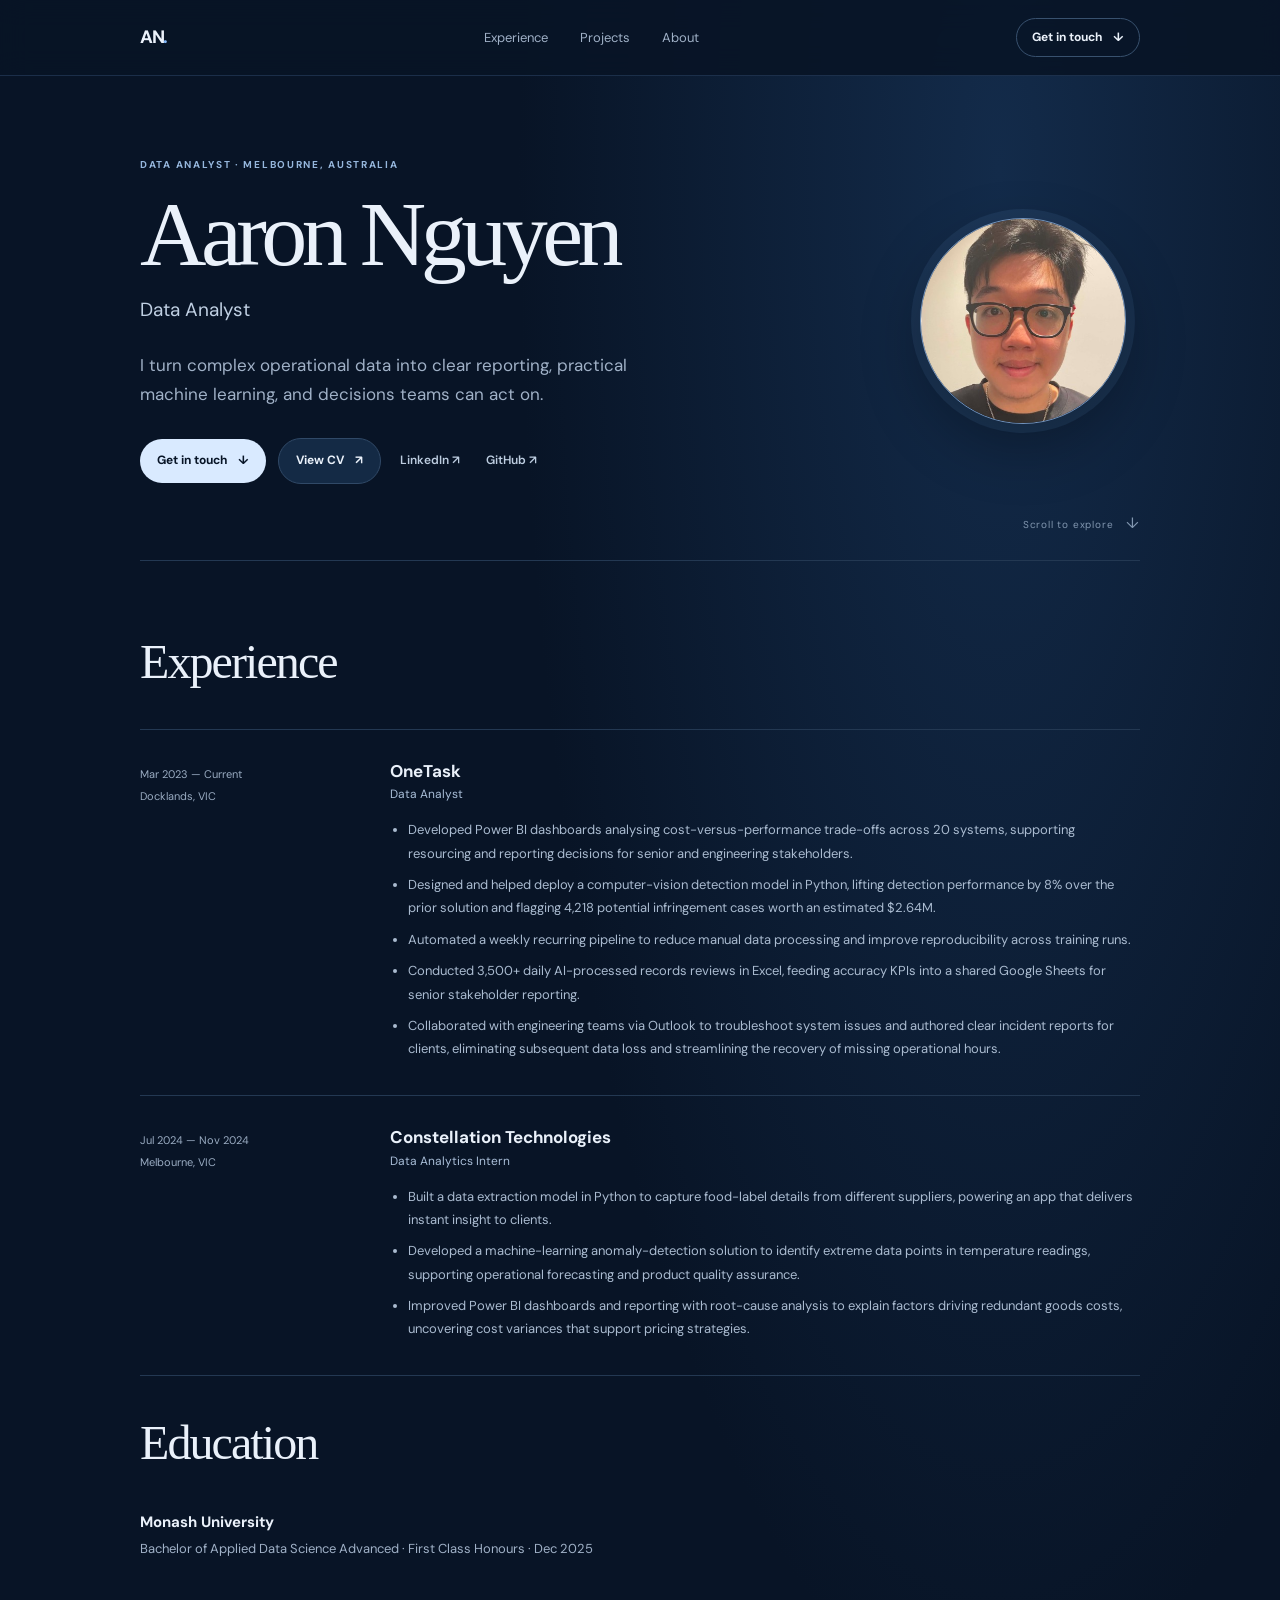
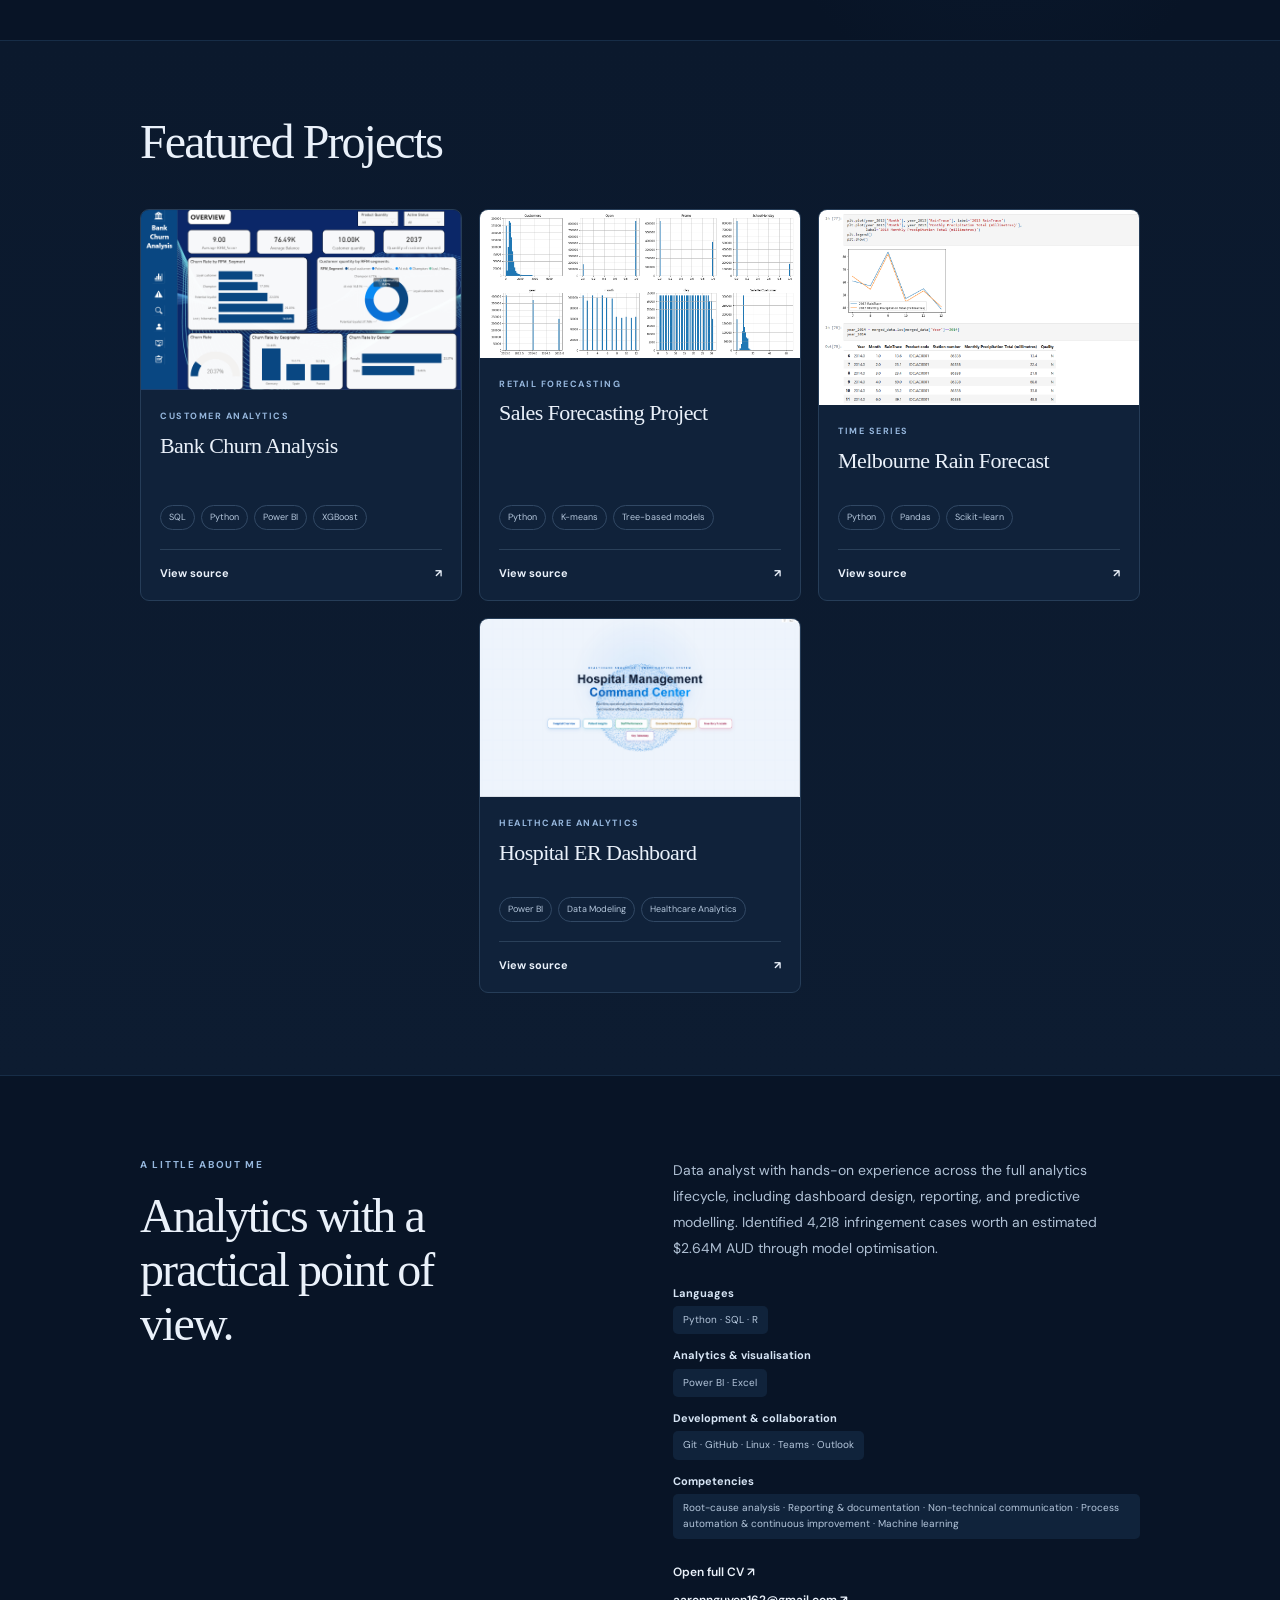
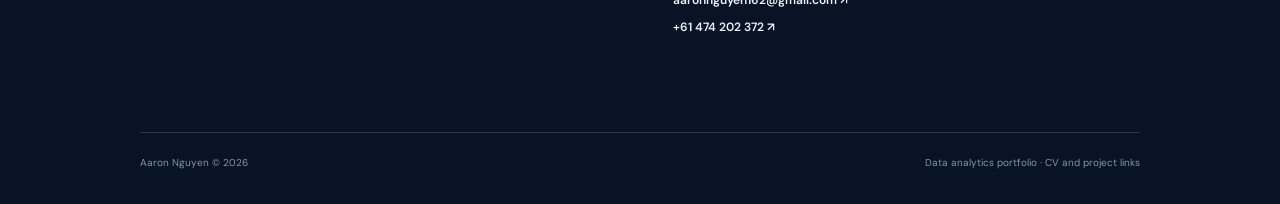
==== commit 67074db0: "Feature hospital ER dashboard project" ====
--- a/index.html
+++ b/index.html
@@ -73,6 +73,7 @@
         <article class="project-card"><div class="project-image"><img src="assets/images/project-bank-churn.png" alt="Bank Churn Analysis dashboard with RFM customer segments, churn rates, and geography and gender breakdowns" width="1428" height="804"></div><div class="project-body"><p class="kicker">CUSTOMER ANALYTICS</p><h3>Bank Churn Analysis</h3><div class="tags"><span>SQL</span><span>Python</span><span>Power BI</span><span>XGBoost</span></div><a class="project-link" href="https://github.com/harrykun162/Loc-s-projects-/tree/main/Bank_churn_analysis" target="_blank" rel="noreferrer">View source <span>↗</span></a></div></article>
         <article class="project-card"><div class="project-image"><img src="assets/images/project-sales-forecast.png" alt="Sales forecasting analysis charts showing distributions for customers, open days, promotions, holidays, dates, and sales per customer" width="1232" height="445"></div><div class="project-body"><p class="kicker">RETAIL FORECASTING</p><h3>Sales Forecasting Project</h3><div class="tags"><span>Python</span><span>K-means</span><span>Tree-based models</span></div><a class="project-link" href="https://github.com/harrykun162/Loc-s-projects-/tree/main/Rossmann%20Store%20Sales%20Forecast" target="_blank" rel="noreferrer">View source <span>↗</span></a></div></article>
         <article class="project-card"><div class="project-image"><img src="assets/images/project-melbourne-rainfall.png" alt="Melbourne rainfall analysis notebook with a monthly precipitation line chart and a sample of 2014 weather data" width="1355" height="493"></div><div class="project-body"><p class="kicker">TIME SERIES</p><h3>Melbourne Rain Forecast</h3><div class="tags"><span>Python</span><span>Pandas</span><span>Scikit-learn</span></div><a class="project-link" href="https://github.com/harrykun162/Loc-s-projects-/tree/main/Melbourne%20Rain%20Forecast" target="_blank" rel="noreferrer">View source <span>↗</span></a></div></article>
+        <article class="project-card"><div class="project-image"><img src="assets/images/project-hospital-er.png" alt="Hospital Management Command Center dashboard landing page with navigation to hospital overview, patient insights, staff performance, encounter financial analysis, inventory analysis, and key takeaway" width="1333" height="741"></div><div class="project-body"><p class="kicker">HEALTHCARE ANALYTICS</p><h3>Hospital ER Dashboard</h3><div class="tags"><span>Power BI</span><span>Data Modeling</span><span>Healthcare Analytics</span></div><a class="project-link" href="https://github.com/harrykun162/Loc-s-projects-/tree/main/Hospital%20ER%20Dashboard" target="_blank" rel="noreferrer">View source <span>↗</span></a></div></article>
       </div>
     </div></section>
 
--- a/assets/css/astro-zen-preview.css
+++ b/assets/css/astro-zen-preview.css
@@ -108,6 +108,10 @@
 .about-links { display: flex; flex-direction: column; align-items: flex-start; gap: 8px; font-size: 12px; font-weight: 600; }
 .footer { padding: 22px 0 32px; display: flex; justify-content: space-between; color: #8295ad; font-size: 10px; }
 
+@media (min-width: 921px) {
+  .project-card:last-child { grid-column: 2; }
+}
+
 @media (max-width: 700px) {
   .topbar { height: 64px; }
   .topbar nav { gap: 12px; }
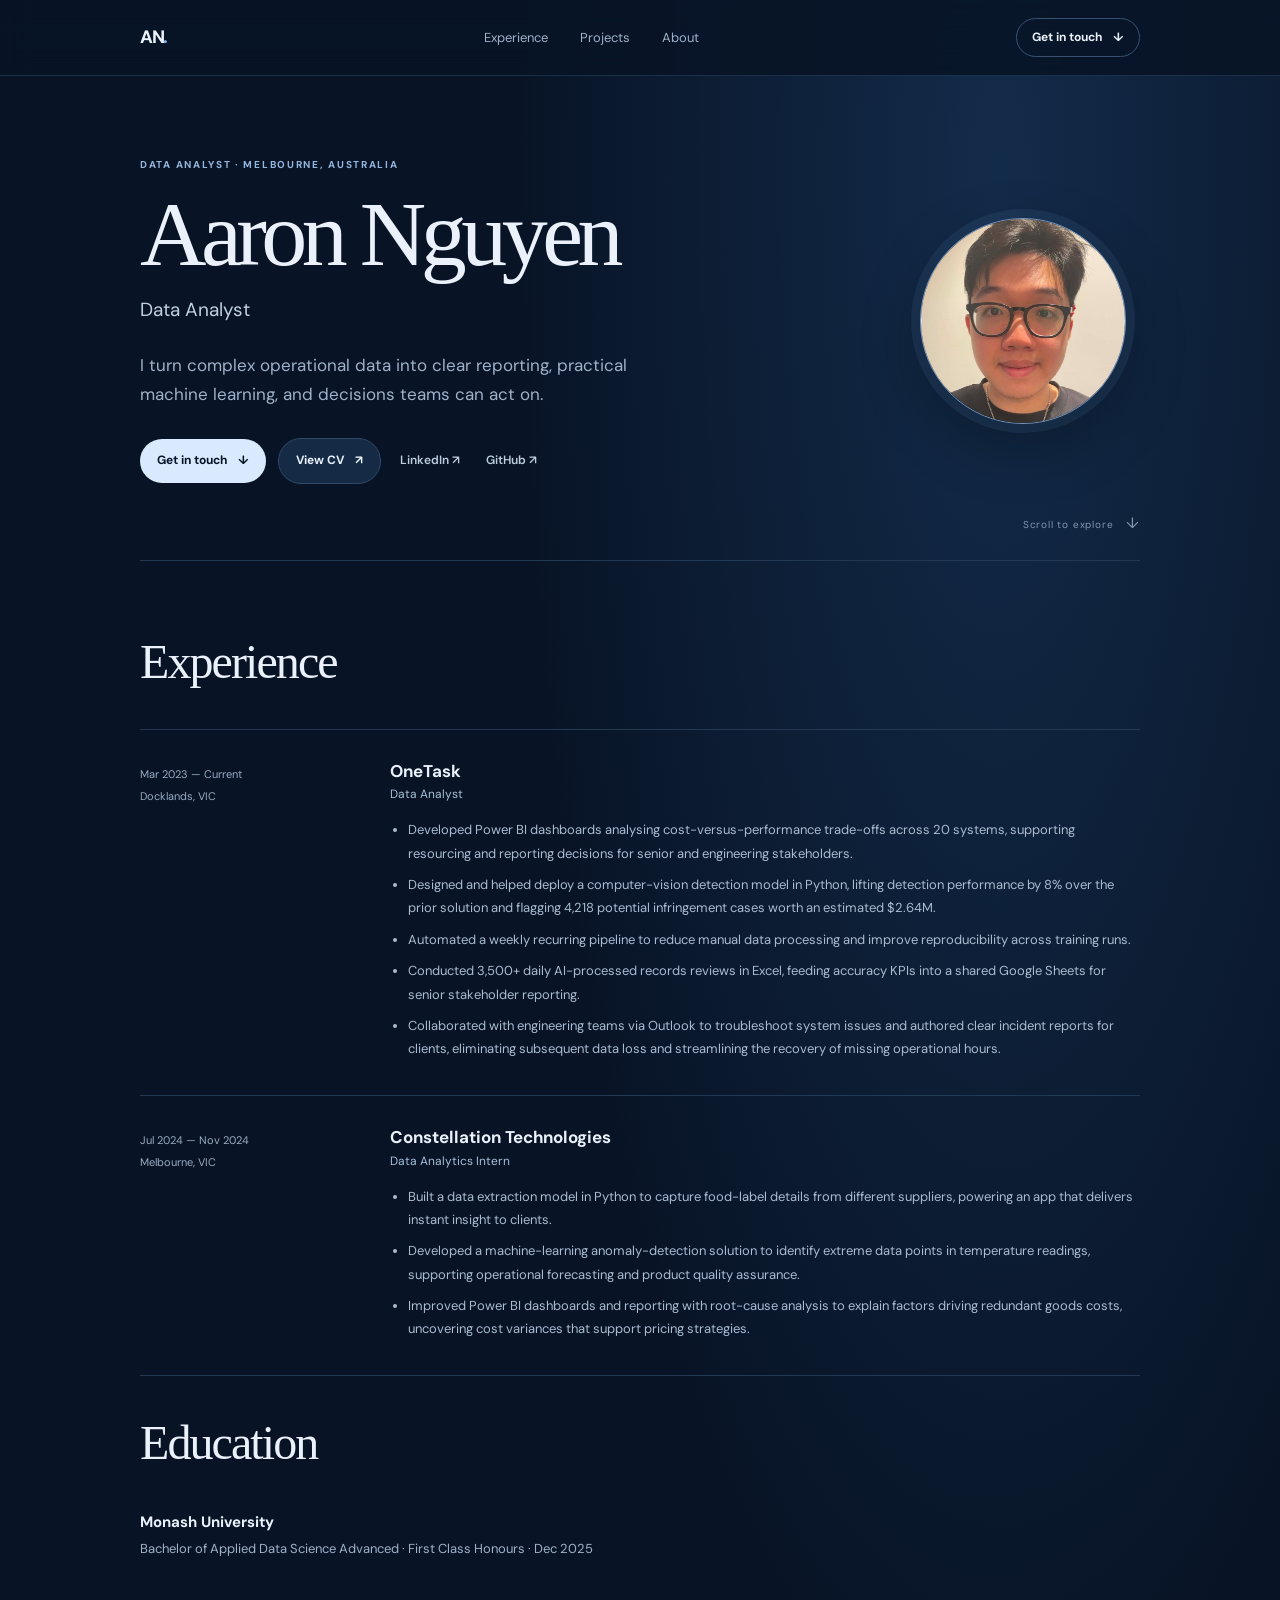
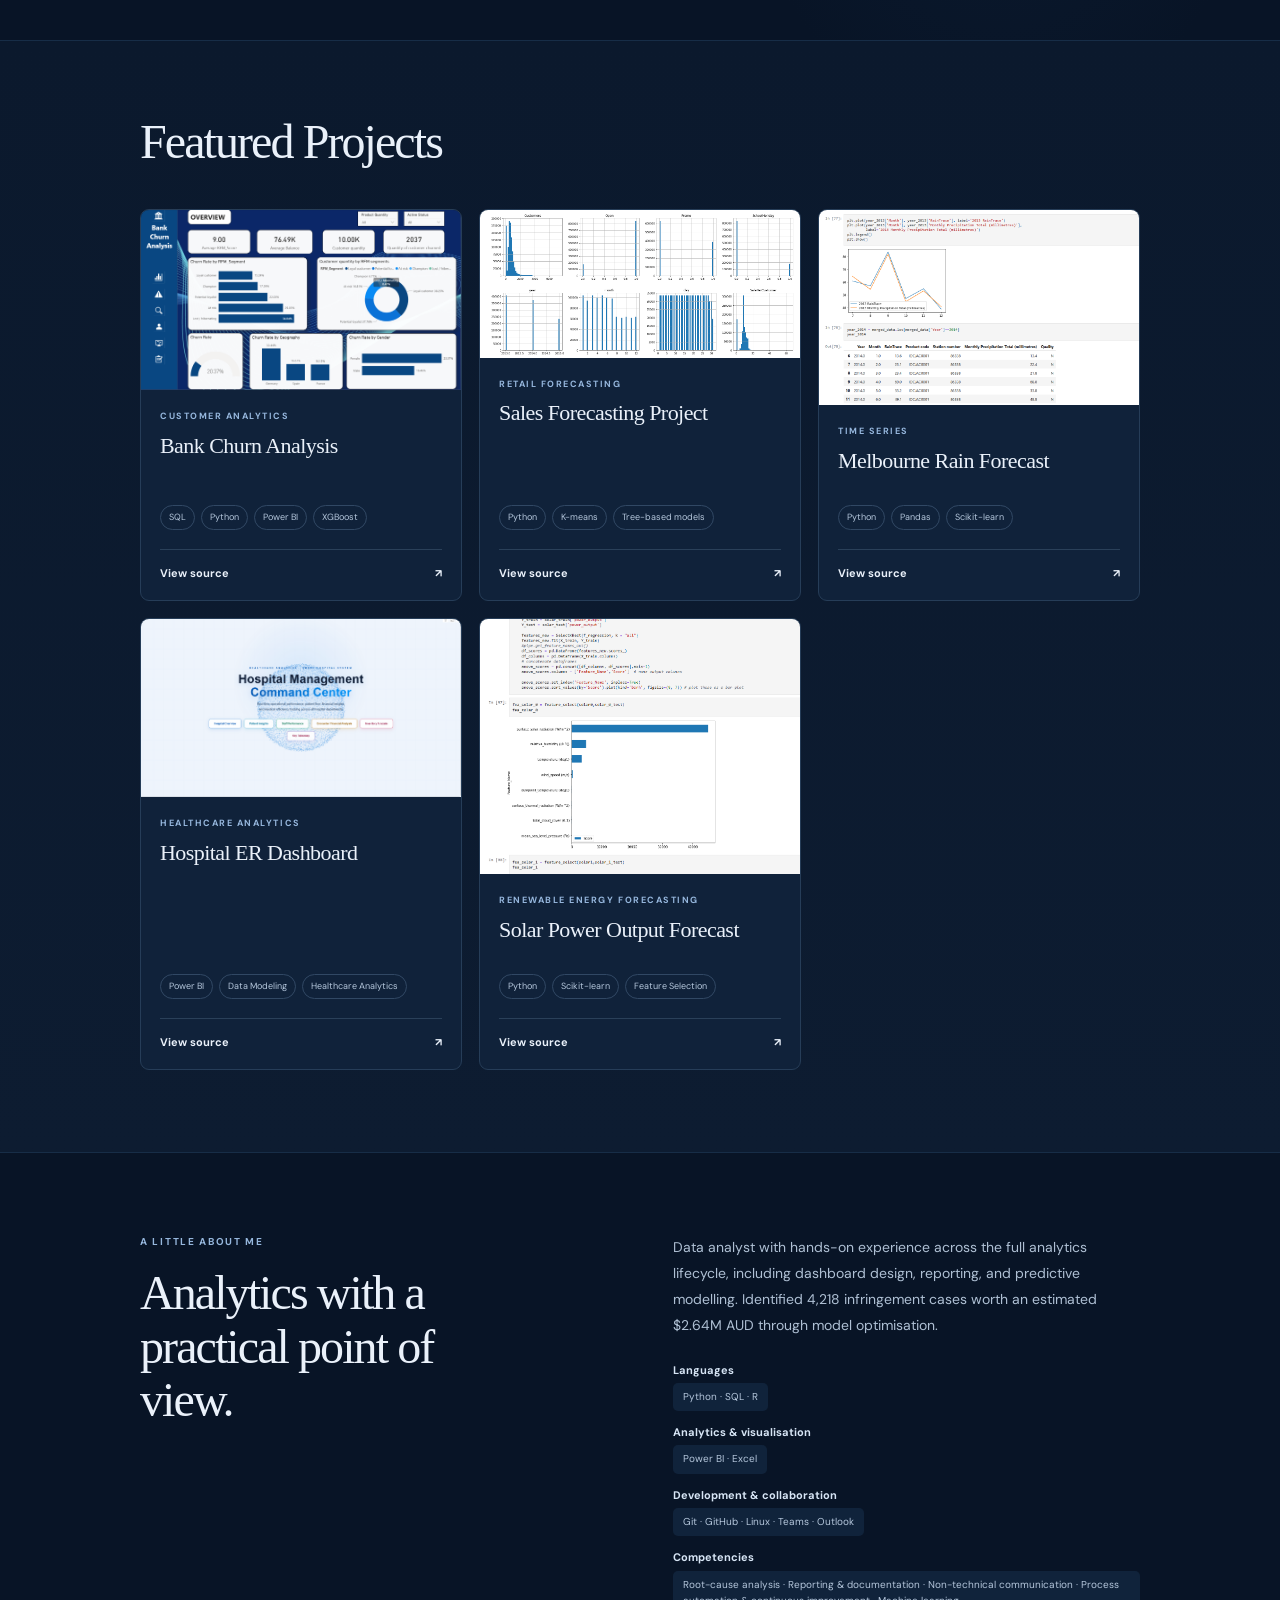
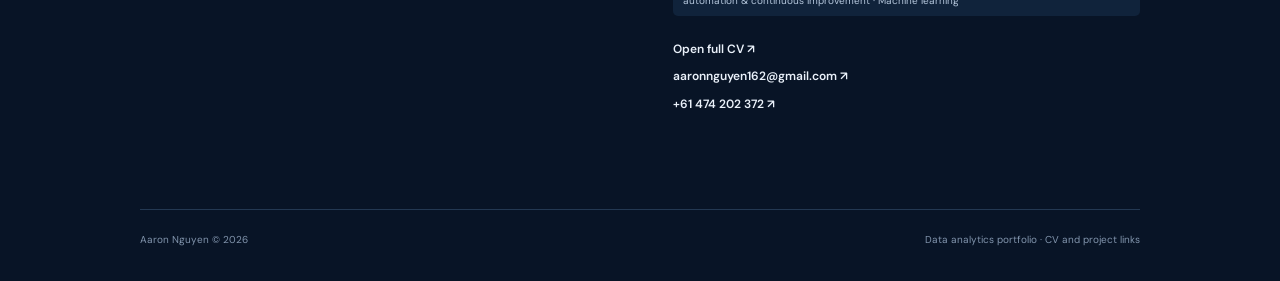
==== commit 46d03106: "Add solar power output forecast project" ====
--- a/index.html
+++ b/index.html
@@ -74,6 +74,7 @@
         <article class="project-card"><div class="project-image"><img src="assets/images/project-sales-forecast.png" alt="Sales forecasting analysis charts showing distributions for customers, open days, promotions, holidays, dates, and sales per customer" width="1232" height="445"></div><div class="project-body"><p class="kicker">RETAIL FORECASTING</p><h3>Sales Forecasting Project</h3><div class="tags"><span>Python</span><span>K-means</span><span>Tree-based models</span></div><a class="project-link" href="https://github.com/harrykun162/Loc-s-projects-/tree/main/Rossmann%20Store%20Sales%20Forecast" target="_blank" rel="noreferrer">View source <span>↗</span></a></div></article>
         <article class="project-card"><div class="project-image"><img src="assets/images/project-melbourne-rainfall.png" alt="Melbourne rainfall analysis notebook with a monthly precipitation line chart and a sample of 2014 weather data" width="1355" height="493"></div><div class="project-body"><p class="kicker">TIME SERIES</p><h3>Melbourne Rain Forecast</h3><div class="tags"><span>Python</span><span>Pandas</span><span>Scikit-learn</span></div><a class="project-link" href="https://github.com/harrykun162/Loc-s-projects-/tree/main/Melbourne%20Rain%20Forecast" target="_blank" rel="noreferrer">View source <span>↗</span></a></div></article>
         <article class="project-card"><div class="project-image"><img src="assets/images/project-hospital-er.png" alt="Hospital Management Command Center dashboard landing page with navigation to hospital overview, patient insights, staff performance, encounter financial analysis, inventory analysis, and key takeaway" width="1333" height="741"></div><div class="project-body"><p class="kicker">HEALTHCARE ANALYTICS</p><h3>Hospital ER Dashboard</h3><div class="tags"><span>Power BI</span><span>Data Modeling</span><span>Healthcare Analytics</span></div><a class="project-link" href="https://github.com/harrykun162/Loc-s-projects-/tree/main/Hospital%20ER%20Dashboard" target="_blank" rel="noreferrer">View source <span>↗</span></a></div></article>
+        <article class="project-card"><div class="project-image"><img src="assets/images/project-solar-power-output.png" alt="Solar power output feature selection chart showing surface solar radiation as the strongest predictive feature" width="999" height="768"></div><div class="project-body"><p class="kicker">RENEWABLE ENERGY FORECASTING</p><h3>Solar Power Output Forecast</h3><div class="tags"><span>Python</span><span>Scikit-learn</span><span>Feature Selection</span></div><a class="project-link" href="https://github.com/harrykun162/Loc-s-projects-/tree/main/Monash%20Power%20Output%20Forecast" target="_blank" rel="noreferrer">View source <span>↗</span></a></div></article>
       </div>
     </div></section>
 
